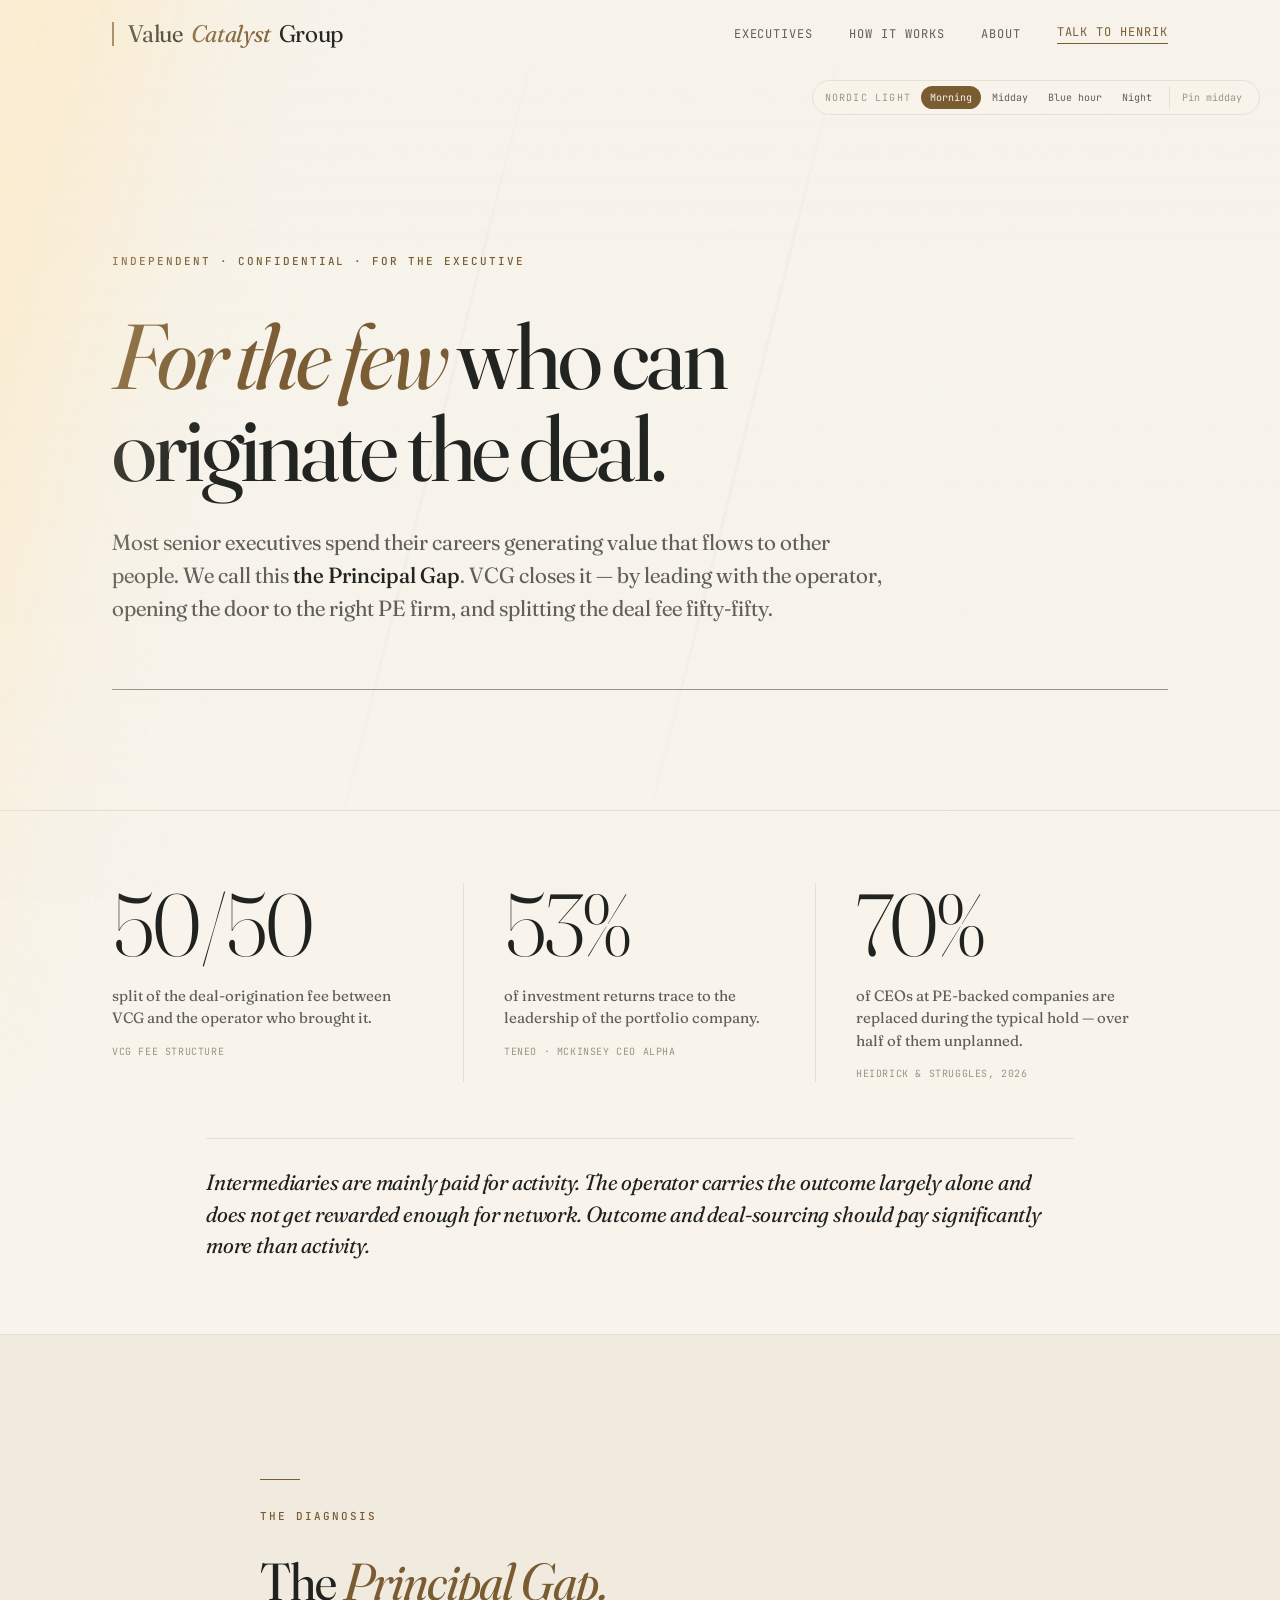
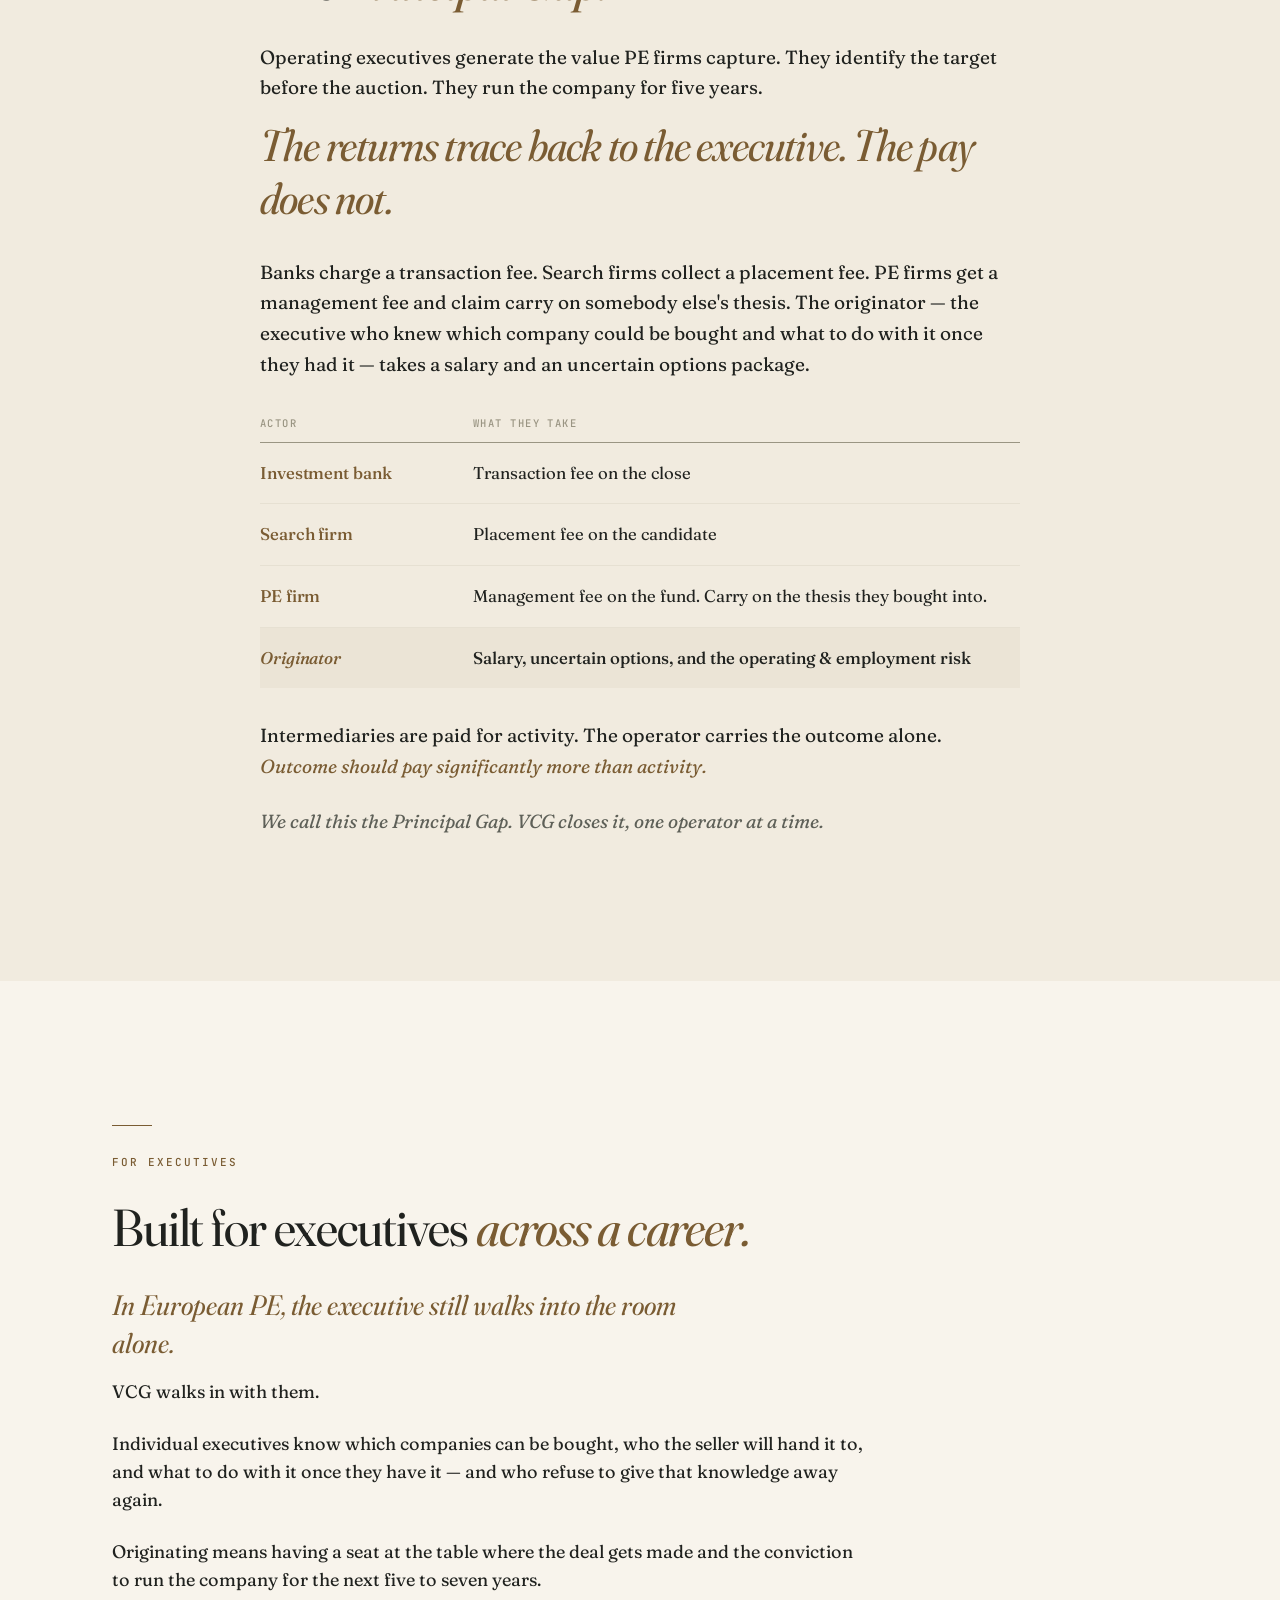
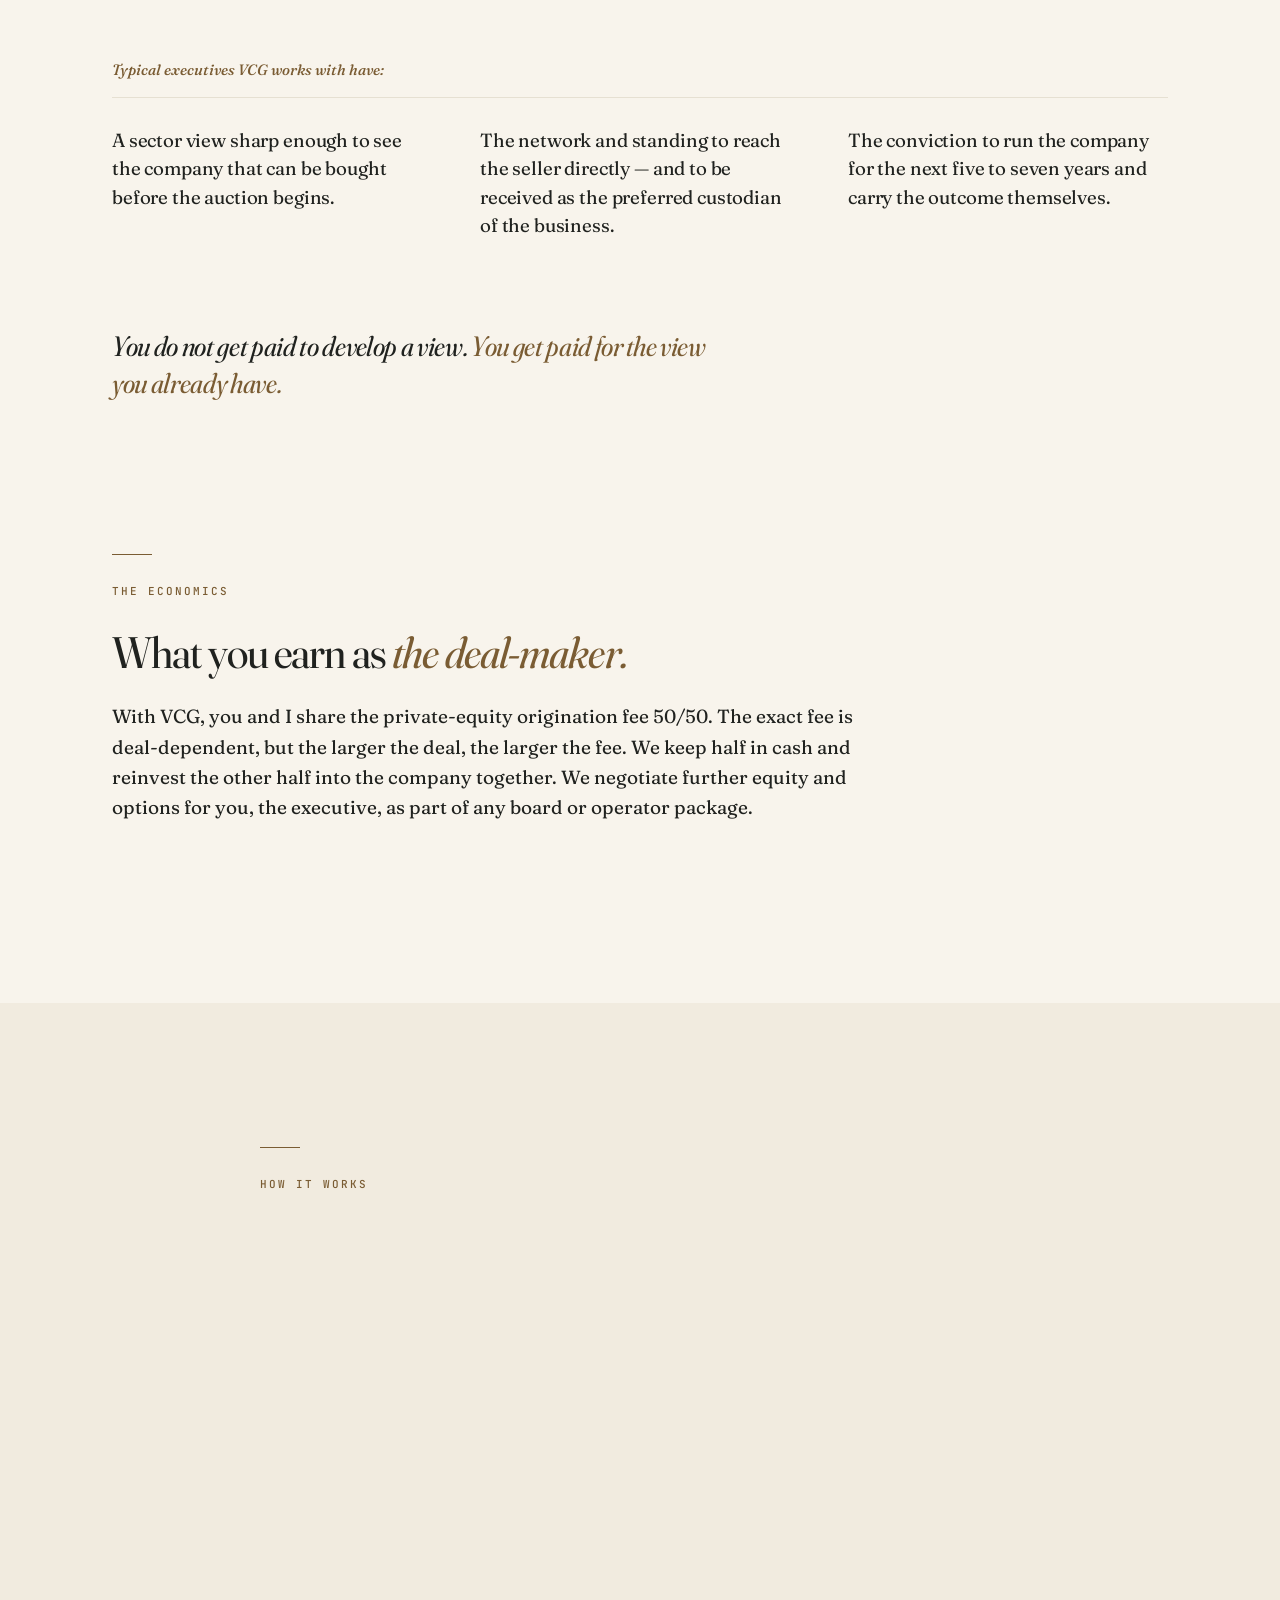
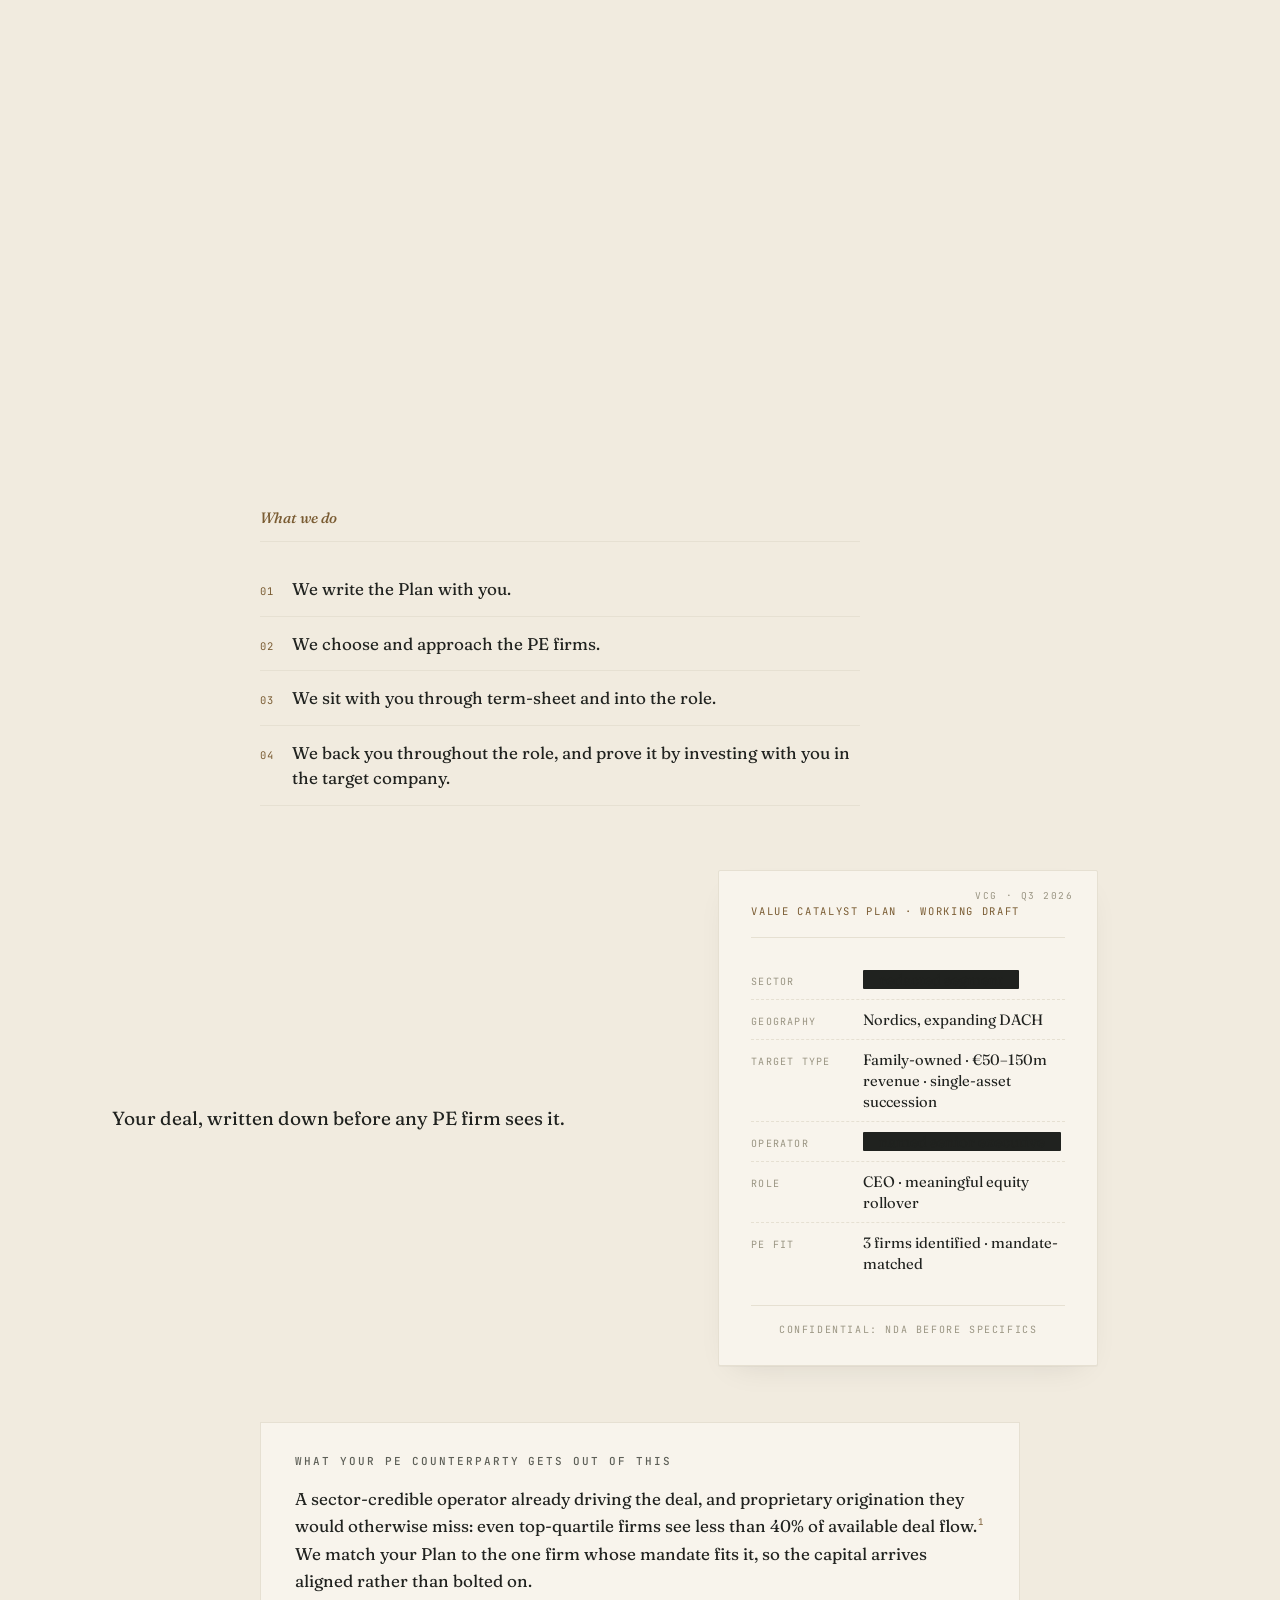
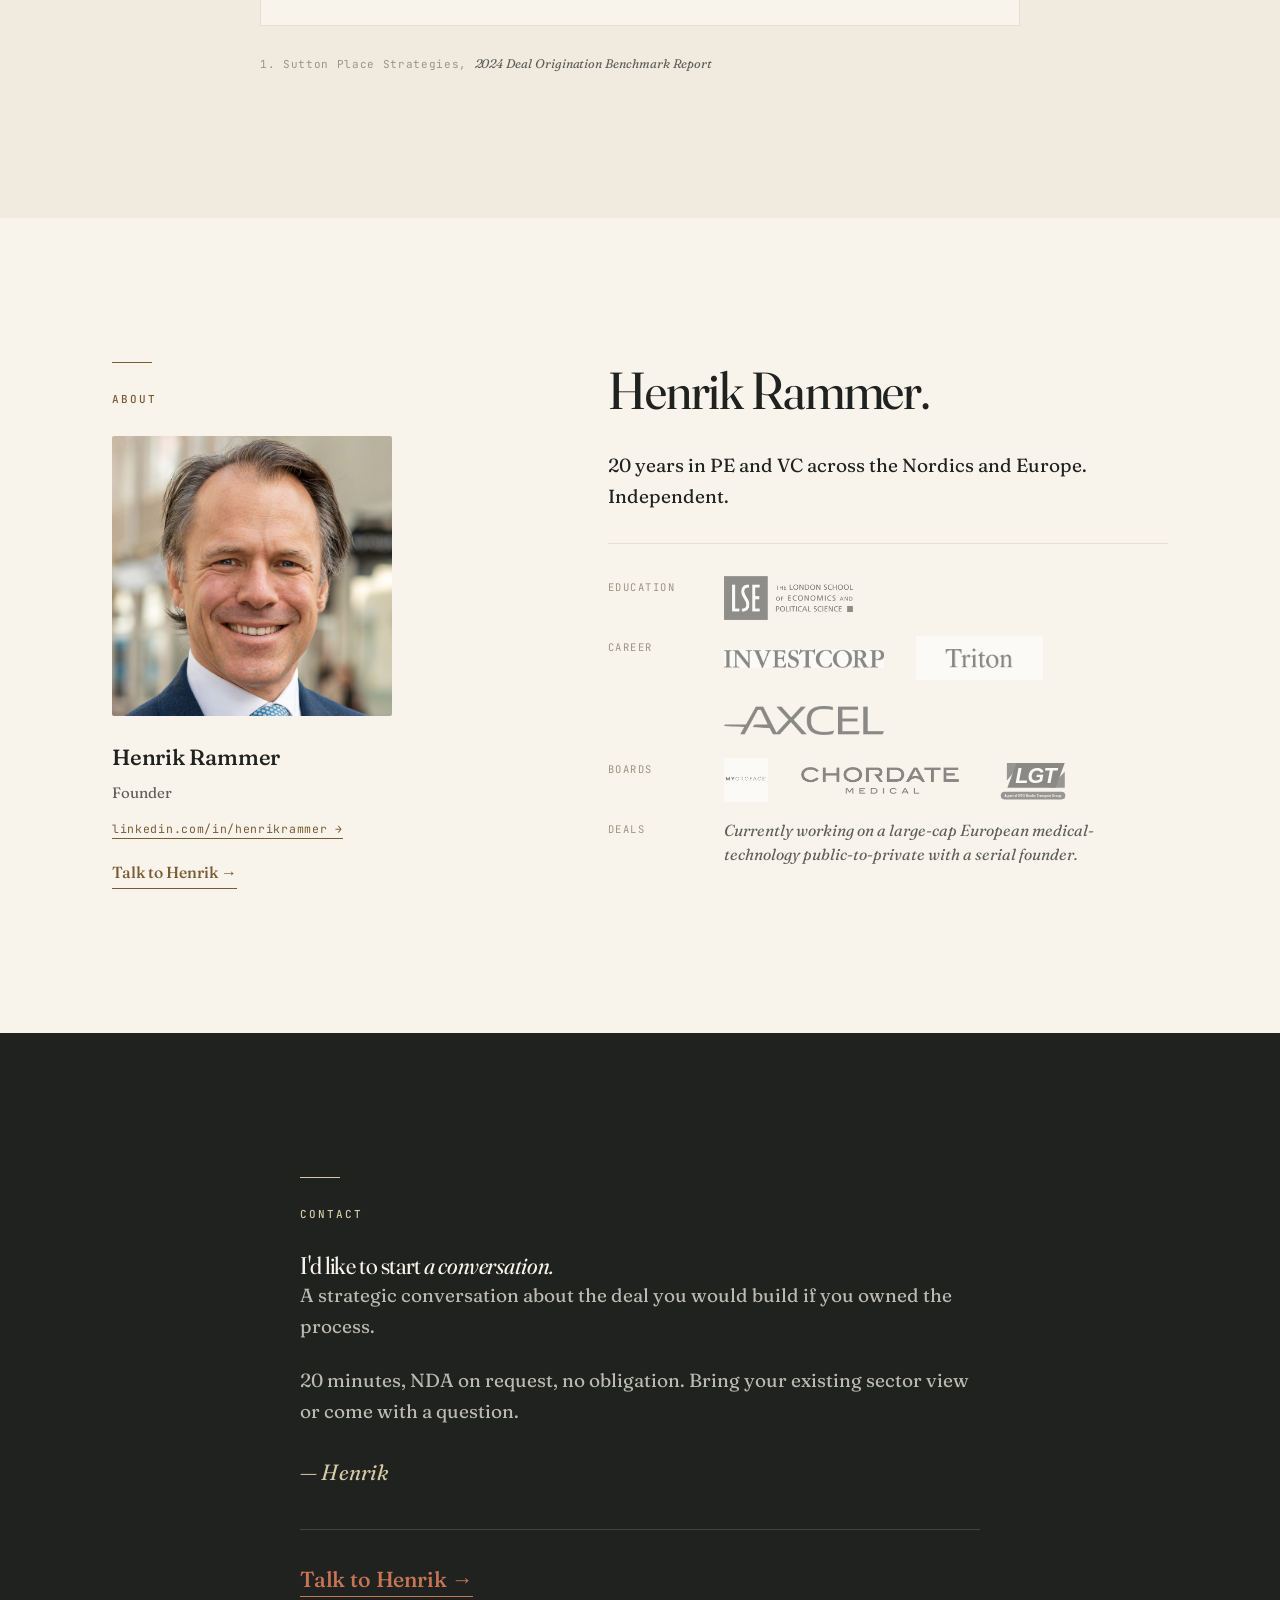
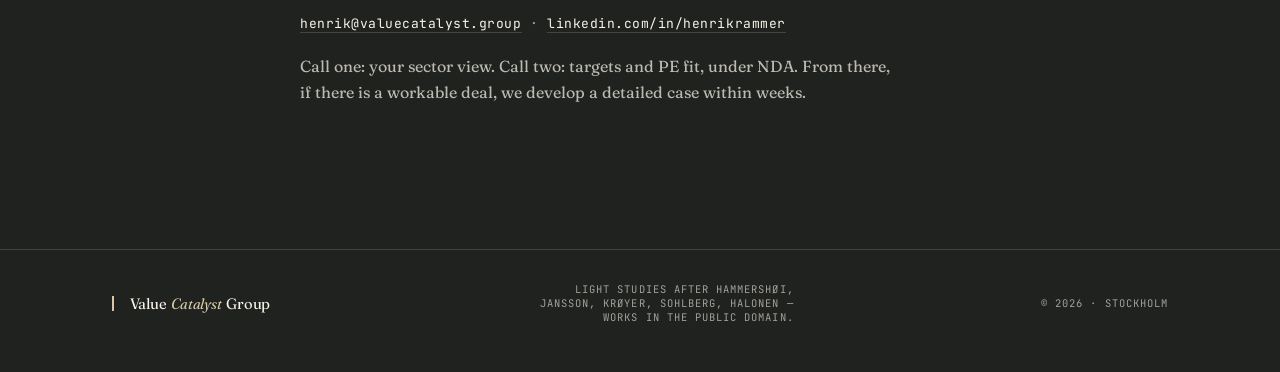
==== preview/masters/index.html @ 89d410d8 "Add Nordic light preview variants (still, light-film, masters) Daylight-keyed palette engine (4 stat" ====
<!DOCTYPE html>
<html lang="en" data-nl="midday" data-nl-variant="masters" data-nl-media="/preview/media/masters">
<head>
  <meta charset="UTF-8">
  <meta name="viewport" content="width=device-width, initial-scale=1.0">
  <title>VCG &mdash; Nordic light preview &middot; Masters</title>
  <meta name="description" content="Most senior executives spend their careers generating value that flows to other people. We call this the Principal Gap. VCG closes it: we lead with the operator, open the door to the right PE firm, and split the deal fee fifty-fifty.">
  <meta name="robots" content="noindex, nofollow">
  <link rel="icon" type="image/svg+xml" href="/favicon.svg">
  <meta property="og:title" content="Value Catalyst Group — For the few who can originate the deal">
  <meta property="og:description" content="Most senior executives spend their careers generating value that flows to other people. We call this the Principal Gap. VCG closes it: we lead with the operator, open the door to the right PE firm, and split the deal fee fifty-fifty.">
  <meta property="og:image" content="https://valuecatalyst.group/og-image.png">
  <meta property="og:image:width" content="1200">
  <meta property="og:image:height" content="630">
  <meta property="og:type" content="website">
  <meta property="og:url" content="https://valuecatalyst.group/">
  <link rel="apple-touch-icon" href="/favicon.svg">
  <link rel="preconnect" href="https://fonts.googleapis.com">
  <link rel="preconnect" href="https://fonts.gstatic.com" crossorigin>
  <link href="https://fonts.googleapis.com/css2?family=Fraunces:opsz,wght@9..144,300;9..144,400;9..144,500;9..144,600;9..144,700&family=JetBrains+Mono:wght@400;500&display=swap" rel="stylesheet">
  <style>
    *, *::before, *::after { box-sizing: border-box; margin: 0; padding: 0; }
    html { scroll-behavior: smooth; }
    body {
      font-family: 'Fraunces', Georgia, serif;
      font-variation-settings: "opsz" 14, "SOFT" 50;
      color: var(--ink);
      background: var(--paper);
      -webkit-font-smoothing: antialiased;
      -moz-osx-font-smoothing: grayscale;
      font-feature-settings: "ss01", "ss02", "lnum";
    }
    a { text-decoration: none; color: inherit; }
    img, svg { max-width: 100%; display: block; }

    :root {
      --paper: #F5F1EA;
      --paper-soft: #EFEAE1;
      --ink: #1A1612;
      --ink-soft: #5A534A;
      --ink-faint: #8A8278;
      --rule: #D9D2C3;
      --accent: #1E4A3A;
      --accent-deep: #143428;
      --accent-faint: #E8E3D3;
      --cta: #C97455;          /* Claude orange — reserved for primary CTA */
      --cta-deep: #A85C40;
      --max: 1120px;
      --max-narrow: 760px;
      --ease: cubic-bezier(0.16, 1, 0.3, 1);
    }

    ::selection { background: var(--accent); color: var(--paper); }

    .container { max-width: var(--max); margin: 0 auto; padding: 0 32px; }
    .narrow { max-width: var(--max-narrow); margin: 0 auto; padding: 0 32px; }

    .eyebrow {
      font-family: 'JetBrains Mono', ui-monospace, monospace;
      font-size: 11px;
      font-weight: 500;
      letter-spacing: 0.18em;
      text-transform: uppercase;
      color: var(--accent);
    }
    .eyebrow--ink { color: var(--ink-soft); }

    .rule {
      width: 40px;
      height: 1px;
      background: var(--accent);
      margin: 0 0 28px;
    }

    /* Typography base */
    h1, h2, h3, h4 {
      font-family: 'Fraunces', Georgia, serif;
      font-weight: 400;
      letter-spacing: -0.018em;
      color: var(--ink);
      font-variation-settings: "opsz" 144, "SOFT" 30;
    }
    p { font-size: 18px; line-height: 1.55; color: var(--ink); }

    /* ── Nav ── */
    .nav {
      position: fixed; top: 0; left: 0; right: 0; z-index: 50;
      background: var(--nl-nav);
      backdrop-filter: saturate(140%) blur(10px);
      -webkit-backdrop-filter: saturate(140%) blur(10px);
      border-bottom: 1px solid transparent;
      transition: border-color 240ms var(--ease), background 240ms var(--ease);
    }
    .nav.scrolled { border-bottom-color: var(--rule); }
    .nav__inner {
      max-width: var(--max); margin: 0 auto; padding: 0 32px;
      height: 68px; display: flex; align-items: center; justify-content: space-between;
    }
    /* ── VCG mark ──────────────────────────────────── */
    .vcg-mark {
      display: inline-flex; align-items: stretch; gap: 16px;
      font-family: 'Fraunces', Georgia, serif;
      color: var(--ink); text-decoration: none;
    }
    .vcg-mark__rule {
      width: 1.5px; background: var(--accent); flex-shrink: 0;
      align-self: stretch;
    }
    .vcg-mark__body {
      display: flex; flex-direction: column; justify-content: center;
    }
    .vcg-mark__word {
      font-size: 22px; line-height: 1; font-weight: 400;
      letter-spacing: -0.015em; word-spacing: 0.14em; white-space: nowrap;
      font-variation-settings: "opsz" 72, "SOFT" 20;
      color: var(--ink);
    }
    .vcg-mark__word em {
      font-style: italic; color: var(--accent); font-weight: 400;
      font-variation-settings: "opsz" 72, "SOFT" 30;
    }
    /* Nav: smaller */
    .vcg-mark--nav .vcg-mark__word { font-size: 24px; }
    .vcg-mark--nav { gap: 14px; }

    /* Hero / large display */
    .vcg-mark--hero .vcg-mark__word { font-size: 40px; }

    /* Reversed on forest — card backs, signage */
    .vcg-mark--reversed { color: var(--paper); }
    .vcg-mark--reversed .vcg-mark__word { color: var(--paper); }
    .vcg-mark--reversed .vcg-mark__word em { color: var(--nl-panel-accent); }
    .vcg-mark--reversed .vcg-mark__rule { background: var(--nl-panel-accent); }
    .nav__links { display: flex; gap: 36px; align-items: center; }
    .nav__link {
      font-family: 'JetBrains Mono', ui-monospace, monospace;
      font-size: 12px; letter-spacing: 0.08em; text-transform: uppercase;
      color: var(--ink-soft);
      transition: color 180ms var(--ease);
    }
    .nav__link:hover { color: var(--accent); }
    .nav__cta {
      font-family: 'JetBrains Mono', ui-monospace, monospace;
      font-size: 12px; letter-spacing: 0.08em; text-transform: uppercase;
      color: var(--cta); padding-bottom: 3px;
      border-bottom: 1px solid var(--cta);
      transition: color 180ms var(--ease), border-color 180ms var(--ease);
    }
    .nav__cta:hover { color: var(--cta-deep); border-color: var(--cta-deep); }

    .nav__toggle { display: none; background: none; border: none; cursor: pointer; padding: 8px; }
    .nav__toggle span { display: block; width: 22px; height: 1.5px; background: var(--ink); margin: 5px 0; transition: transform 200ms var(--ease); }

    /* ── Hero ── */
    .hero {
      padding: 184px 0 120px;
      position: relative;
    }
    .hero__eyebrow { margin-bottom: 40px; }
    .hero h1 {
      font-size: clamp(48px, 7.2vw, 92px);
      line-height: 1.0;
      letter-spacing: -0.034em;
      font-weight: 400;
      font-variation-settings: "opsz" 144, "SOFT" 10;
      max-width: 16ch;
      margin-bottom: 32px;
      color: var(--ink);
    }
    .hero h1 em {
      font-style: italic;
      font-weight: 400;
      color: var(--accent);
    }
    .hero__sub {
      font-size: 22px;
      line-height: 1.5;
      color: var(--ink-soft);
      max-width: 56ch;
      margin-bottom: 56px;
      font-weight: 400;
      font-variation-settings: "opsz" 72, "SOFT" 30;
    }
    .hero__sub strong {
      color: var(--ink);
      font-weight: 500;
    }
    .hero__entry {
      display: flex; flex-wrap: wrap; gap: 56px; align-items: baseline;
      padding-top: 28px;
      border-top: 1px solid var(--rule);
      max-width: 560px;
    }
    .entry {
      display: flex; flex-direction: column; gap: 6px;
    }
    .entry__label {
      font-family: 'JetBrains Mono', ui-monospace, monospace;
      font-size: 10.5px; letter-spacing: 0.14em; text-transform: uppercase;
      color: var(--ink-faint);
    }
    .entry__link {
      font-family: 'Fraunces', Georgia, serif;
      font-size: 18px; font-weight: 500;
      color: var(--ink);
      border-bottom: 1px solid var(--ink);
      padding-bottom: 2px;
      transition: color 180ms var(--ease), border-color 180ms var(--ease);
      font-variation-settings: "opsz" 36;
    }
    .entry__link:hover { color: var(--accent); border-color: var(--accent); }
    .entry__link .arr { display: inline-block; transition: transform 240ms var(--ease); margin-left: 4px; }
    .entry__link:hover .arr { transform: translateX(4px); }

    /* ── Three figures (stats) ── */
    .figures {
      border-top: 1px solid var(--rule);
      border-bottom: 1px solid var(--rule);
      padding: 72px 0;
    }
    .figures__grid {
      display: grid;
      grid-template-columns: repeat(3, 1fr);
      gap: 0;
    }
    .figure {
      padding: 0 40px;
      border-right: 1px solid var(--rule);
      position: relative;
    }
    .figure:first-child { padding-left: 0; }
    .figure:last-child { border-right: none; padding-right: 0; }
    .figure__number {
      font-family: 'Fraunces', Georgia, serif;
      font-size: clamp(54px, 7vw, 88px);
      font-weight: 300;
      line-height: 0.95;
      letter-spacing: -0.035em;
      color: var(--ink);
      font-variation-settings: "opsz" 144, "SOFT" 0;
      margin-bottom: 18px;
      font-feature-settings: "lnum", "ss01";
    }
    .figure__number em {
      font-style: italic;
      font-weight: 300;
      color: var(--accent);
    }
    .figure__desc {
      font-size: 15px;
      line-height: 1.5;
      color: var(--ink-soft);
      max-width: 28ch;
    }
    .figure__src {
      font-family: 'JetBrains Mono', ui-monospace, monospace;
      font-size: 10px;
      letter-spacing: 0.06em;
      color: var(--ink-faint);
      margin-top: 14px;
      text-transform: uppercase;
    }
    .figure__src a { color: var(--ink-faint); border-bottom: 1px solid transparent; transition: color 180ms var(--ease), border-color 180ms var(--ease); }
    .figure__src a:hover { color: var(--accent); border-bottom-color: var(--accent); }
    .figures__caption {
      margin-top: 56px;
      padding-top: 28px;
      border-top: 1px solid var(--rule);
      font-family: 'Fraunces', Georgia, serif;
      font-size: clamp(18px, 1.8vw, 22px);
      font-style: italic;
      font-weight: 400;
      line-height: 1.45;
      letter-spacing: -0.008em;
      color: var(--ink);
      text-align: left;
      max-width: 62ch;
      margin-left: auto;
      margin-right: auto;
      font-variation-settings: "opsz" 72, "SOFT" 30;
    }

    /* ── Section ── */
    .section { padding: 144px 0; position: relative; }
    .section--paper-soft { background: var(--paper-soft); }
    .section--ink { background: var(--ink); }
    .section--ink p, .section--ink h2, .section--ink h3 { color: var(--paper); }
    .section--ink p { color: var(--nl-panel-soft); }

    .section__lede {
      max-width: 70ch;
      margin-bottom: 56px;
    }
    .section h2.section__title {
      font-size: clamp(32px, 4.4vw, 52px);
      line-height: 1.08;
      letter-spacing: -0.022em;
      font-weight: 400;
      max-width: 22ch;
      margin-bottom: 32px;
      font-variation-settings: "opsz" 144, "SOFT" 20;
    }
    .section h2.section__title em { font-style: italic; color: var(--accent); font-weight: 400; }
    .section--ink h2.section__title em { color: var(--nl-panel-accent); }

    /* ── Proof band: relocated 53% with full citation ── */
    .proof-band {
      padding: 96px 0;
      background: var(--paper);
      border-bottom: 1px solid var(--rule);
      text-align: left;
    }
    .proof-band__number {
      font-family: 'Fraunces', Georgia, serif;
      font-size: clamp(96px, 14vw, 184px);
      font-weight: 300;
      line-height: 0.9;
      letter-spacing: -0.04em;
      color: var(--ink);
      font-variation-settings: "opsz" 144, "SOFT" 0;
      margin-bottom: 32px;
      font-feature-settings: "lnum", "ss01";
    }
    .proof-band__number em {
      font-style: italic;
      font-weight: 300;
      color: var(--accent);
    }
    .proof-band__claim {
      font-family: 'Fraunces', Georgia, serif;
      font-size: clamp(24px, 3.2vw, 38px);
      font-weight: 400;
      line-height: 1.25;
      letter-spacing: -0.018em;
      color: var(--ink);
      max-width: 28ch;
      margin-bottom: 28px;
      font-variation-settings: "opsz" 144, "SOFT" 30;
    }
    .proof-band__claim--editorial {
      font-size: clamp(28px, 3.8vw, 46px);
      max-width: 38ch;
      margin-bottom: 0;
      line-height: 1.22;
    }
    .proof-band__claim--editorial em {
      font-style: italic;
      color: var(--accent);
    }
    .proof-band__source {
      font-family: 'JetBrains Mono', ui-monospace, monospace;
      font-size: 11px;
      letter-spacing: 0.1em;
      text-transform: uppercase;
      color: var(--ink-faint);
      line-height: 1.7;
    }
    .proof-band__source em {
      font-family: 'Fraunces', Georgia, serif;
      font-style: italic;
      text-transform: none;
      letter-spacing: -0.005em;
      font-size: 13px;
      color: var(--ink-soft);
    }
    .proof-band__source a {
      color: var(--ink-faint);
      border-bottom: 1px solid transparent;
      transition: color 180ms var(--ease), border-color 180ms var(--ease);
    }
    .proof-band__source a:hover {
      color: var(--accent);
      border-bottom-color: var(--accent);
    }

    /* ── Audience sections ── */
    .audience {
      display: grid;
      grid-template-columns: 1fr 1.15fr;
      gap: 96px;
      align-items: start;
    }
    .audience__head .section__title { margin-bottom: 24px; }
    .audience__head p.audience__pitch {
      font-size: 19px;
      line-height: 1.6;
      color: var(--ink-soft);
      max-width: 38ch;
    }
    .audience__body p {
      font-size: 18px;
      line-height: 1.62;
      color: var(--ink);
      margin-bottom: 26px;
    }
    .audience__body p.audience__note {
      color: var(--ink-soft);
    }
    .audience__list {
      list-style: none;
      margin: 28px 0 32px;
      padding-top: 20px;
      border-top: 1px solid var(--rule);
    }
    .audience__list li {
      font-size: 17px;
      line-height: 1.5;
      color: var(--ink);
      padding: 14px 0;
      border-bottom: 1px solid var(--rule);
      display: grid;
      grid-template-columns: 32px 1fr;
      align-items: baseline;
    }
    .audience__list li::before {
      content: counter(li, decimal-leading-zero);
      font-family: 'JetBrains Mono', ui-monospace, monospace;
      font-size: 10.5px;
      letter-spacing: 0.1em;
      color: var(--accent);
      counter-increment: li;
    }
    .audience__list { counter-reset: li; }

    .audience__subhead {
      font-family: 'Fraunces', Georgia, serif;
      font-size: 15px;
      font-weight: 500;
      font-style: italic;
      color: var(--accent);
      margin: 20px 0 10px;
      font-variation-settings: "opsz" 36;
    }

    .terms {
      margin-top: 40px;
      padding: 28px 32px;
      background: var(--accent-faint);
      border-left: 2px solid var(--accent);
    }
    .terms__label {
      font-family: 'JetBrains Mono', ui-monospace, monospace;
      font-size: 10.5px;
      letter-spacing: 0.14em;
      text-transform: uppercase;
      color: var(--accent);
      margin-bottom: 10px;
    }
    .terms p {
      font-size: 15.5px;
      line-height: 1.6;
      color: var(--ink);
      margin: 0;
    }

    /* ── Pull quote ── */
    .pullquote {
      margin: 40px 0;
      padding: 32px 0 32px 32px;
      border-left: 2px solid var(--accent);
      max-width: 60ch;
    }
    .pullquote p {
      font-family: 'Fraunces', Georgia, serif;
      font-size: 28px;
      line-height: 1.32;
      letter-spacing: -0.012em;
      font-style: italic;
      color: var(--ink);
      font-variation-settings: "opsz" 144, "SOFT" 30;
    }
    .pullquote p em { font-style: italic; color: var(--accent); }
    .section--paper-soft .pullquote { border-left-color: var(--accent); }

    /* ── Pillars (Access / Alignment / Execution) ── */
    .pillars {
      display: grid;
      grid-template-columns: repeat(3, 1fr);
      gap: 40px;
      margin-top: 8px;
    }
    .pillar {
      border-top: 1px solid var(--rule);
      padding-top: 24px;
    }
    .pillar__name {
      font-family: 'Fraunces', Georgia, serif;
      font-size: 22px;
      font-weight: 500;
      letter-spacing: -0.012em;
      color: var(--accent);
      margin-bottom: 14px;
      font-variation-settings: "opsz" 72, "SOFT" 20;
    }
    .pillar__text {
      font-size: 16.5px;
      line-height: 1.6;
      color: var(--ink);
    }
    .pillar__cite {
      font-family: 'JetBrains Mono', ui-monospace, monospace;
      font-size: 9px;
      vertical-align: super;
      line-height: 0;
      margin-left: 1px;
    }
    .pillar__cite a {
      color: var(--accent);
      border-bottom: none;
      transition: color 180ms var(--ease);
    }
    .pillar__cite a:hover { color: var(--ink); }
    .pillars__footnote {
      margin-top: 28px;
      font-family: 'JetBrains Mono', ui-monospace, monospace;
      font-size: 11px;
      letter-spacing: 0.06em;
      color: var(--ink-faint);
      line-height: 1.6;
    }
    .pillars__footnote em {
      font-family: 'Fraunces', Georgia, serif;
      font-style: italic;
      letter-spacing: -0.005em;
      font-size: 12.5px;
      color: var(--ink-soft);
    }
    .pillars__footnote a {
      color: var(--ink-faint);
      border-bottom: 1px solid transparent;
      transition: color 180ms var(--ease), border-color 180ms var(--ease);
    }
    .pillars__footnote a:hover {
      color: var(--accent);
      border-bottom-color: var(--accent);
    }

    /* ── About ── */
    .about__grid {
      display: grid;
      grid-template-columns: 1fr 1.4fr;
      gap: 96px;
      align-items: start;
    }
    .about__meta {
      position: sticky;
      top: 100px;
    }
    .about__meta .eyebrow { margin-bottom: 16px; }
    .about__name {
      font-family: 'Fraunces', Georgia, serif;
      font-size: 22px;
      font-weight: 500;
      letter-spacing: -0.01em;
      color: var(--ink);
      margin-bottom: 8px;
    }
    .about__role {
      font-size: 15px;
      color: var(--ink-soft);
      line-height: 1.5;
    }
    .about__linkedin {
      margin-top: 16px;
      font-family: 'JetBrains Mono', ui-monospace, monospace;
      font-size: 11.5px;
      letter-spacing: 0.06em;
    }
    .about__linkedin a {
      color: var(--accent);
      border-bottom: 1px solid var(--accent);
      padding-bottom: 2px;
      transition: opacity 180ms var(--ease);
    }
    .about__linkedin a:hover { opacity: 0.7; }
    .about__body p {
      font-size: 19px;
      line-height: 1.62;
      color: var(--ink);
      margin-bottom: 24px;
    }
    .about__body p:first-child {
      font-size: 22px;
      line-height: 1.45;
      color: var(--ink);
      margin-bottom: 32px;
      font-variation-settings: "opsz" 72, "SOFT" 30;
    }
    .about__body p:first-child em {
      font-style: italic;
      color: var(--accent);
    }

    /* ── Contact ── */
    .contact__inner {
      max-width: 68ch;
      margin: 0 auto;
      text-align: left;
    }
    .contact h2 {
      font-size: clamp(48px, 6.8vw, 88px);
      line-height: 1.0;
      letter-spacing: -0.03em;
      color: var(--paper);
      margin-bottom: 48px;
      font-weight: 400;
      font-variation-settings: "opsz" 144, "SOFT" 10;
      max-width: 18ch;
    }
    .contact h2 em { font-style: italic; color: var(--nl-panel-accent); }
    .contact__para {
      font-size: 19px;
      line-height: 1.62;
      color: var(--nl-panel-soft);
      margin-bottom: 24px;
      max-width: 64ch;
    }
    .contact__email-wrap {
      margin-top: 48px;
      padding-top: 36px;
      border-top: 1px solid var(--nl-panel-rule);
    }
    .contact__email {
      font-family: 'Fraunces', Georgia, serif;
      font-size: clamp(14px, 1.7vw, 22px);
      font-weight: 500;
      color: var(--cta);
      border-bottom: 1px solid var(--cta);
      padding-bottom: 3px;
      font-variation-settings: "opsz" 36, "SOFT" 20;
      transition: opacity 200ms var(--ease);
      letter-spacing: -0.008em;
    }
    .contact__email:hover { opacity: 0.78; }
    .contact__email-sub {
      display: block;
      margin-top: 18px;
      font-family: 'JetBrains Mono', ui-monospace, monospace;
      font-size: 13px;
      letter-spacing: 0.04em;
      color: var(--nl-panel-faint);
    }
    .contact__email-sub a { color: var(--nl-panel-ink); border-bottom: 1px solid var(--nl-panel-rule); }
    .contact__email-sub a:hover { color: var(--paper); }
    .contact__meta {
      font-family: 'JetBrains Mono', ui-monospace, monospace;
      font-size: 11px;
      letter-spacing: 0.14em;
      text-transform: uppercase;
      color: var(--nl-panel-faint);
      margin-top: 18px;
    }

    /* ── Footer ── */
    .footer {
      background: var(--ink);
      padding: 32px 0 48px;
      border-top: 1px solid var(--nl-panel-rule);
    }
    .footer__inner {
      max-width: var(--max);
      margin: 0 auto;
      padding: 0 32px;
      display: flex;
      justify-content: space-between;
      align-items: center;
      gap: 24px;
      flex-wrap: wrap;
    }
    .footer__brand {
      display: flex; align-items: center; gap: 10px;
    }
    .footer__brand svg { width: 22px; }
    .footer__brand span {
      font-family: 'Fraunces', Georgia, serif;
      font-size: 15px;
      color: var(--paper);
      font-variation-settings: "opsz" 36;
    }
    .footer__copy {
      font-family: 'JetBrains Mono', ui-monospace, monospace;
      font-size: 10.5px;
      letter-spacing: 0.1em;
      text-transform: uppercase;
      color: var(--nl-panel-faint);
    }

    /* ── Credibility logo strip ── */
    .credibility {
      padding: 56px 0;
      border-top: 1px solid var(--rule);
      border-bottom: 1px solid var(--rule);
      background: var(--paper);
    }
    .credibility__head {
      display: flex; align-items: baseline; justify-content: space-between;
      gap: 24px; margin-bottom: 28px; flex-wrap: wrap;
    }
    .credibility__note {
      font-family: 'Fraunces', Georgia, serif;
      font-size: 15px; font-style: italic; color: var(--ink-soft);
      max-width: 36ch;
    }
    .credibility__logos {
      display: flex; flex-wrap: wrap; gap: 20px; align-items: center;
    }
    .credibility__logo {
      display: inline-flex; align-items: center;
    }
    .credibility__logo img {
      width: auto;
      opacity: 0.45;
      transition: opacity 240ms var(--ease);
    }
    .credibility__logo:hover img { opacity: 0.85; }
    /* Per-logo height tuning so the actual letterforms read at a similar x-height (~22-26px) across the row */
    .credibility__logo--lse img        { max-height: 40px; }
    .credibility__logo--investcorp     { min-width: 160px; justify-content: center; }
    .credibility__logo--investcorp img { max-height: 18px; }
    .credibility__logo--triton img     { max-height: 44px; mix-blend-mode: multiply; }
    .credibility__logo--axcel img      { max-height: 26px; mix-blend-mode: multiply; }
    .credibility__logo--chordate img   { max-height: 30px; }
    /* Myoroface source is 1:1 with deep whitespace padding — crop the canvas to lift the wordmark to row height */
    .credibility__logo--myoroface {
      height: 28px; width: 144px; overflow: hidden;
      justify-content: center;
    }
    .credibility__logo--myoroface img { height: 144px; max-height: none; mix-blend-mode: multiply; }
    .credibility__logo--text {
      font-family: 'Fraunces', Georgia, serif;
      font-size: 18px; font-weight: 500; letter-spacing: -0.005em;
      color: var(--ink-soft); font-variation-settings: "opsz" 36;
    }

    /* ── Alignment diagram (who's on your side) ── */
    .alignments { padding: 144px 0; background: var(--paper-soft); }
    .alignments__head { max-width: var(--max-narrow); margin: 0 auto 48px; padding: 0 32px; }
    .alignments__title {
      font-family: 'Fraunces', Georgia, serif;
      font-size: clamp(28px, 3.4vw, 44px);
      line-height: 1.12;
      letter-spacing: -0.02em;
      font-weight: 400;
      max-width: 26ch;
      margin-top: 18px;
      font-variation-settings: "opsz" 144, "SOFT" 20;
    }
    .alignments__title em { font-style: italic; color: var(--accent); }
    .alignments__grid {
      max-width: var(--max); margin: 0 auto; padding: 0 32px;
    }
    .align-row {
      display: grid;
      grid-template-columns: 220px 1fr 220px;
      gap: 32px;
      padding: 22px 0;
      border-bottom: 1px solid var(--rule);
      align-items: center;
    }
    .align-row:first-child {
      border-top: 1px solid var(--rule);
    }
    .align-row--head {
      padding: 12px 0;
      border-bottom-color: var(--ink-faint);
    }
    .align-head {
      font-family: 'JetBrains Mono', ui-monospace, monospace;
      font-size: 10.5px; letter-spacing: 0.16em; text-transform: uppercase;
      color: var(--ink-faint);
    }
    .align-head--right { justify-self: end; }
    .align-actor {
      font-family: 'Fraunces', Georgia, serif;
      font-size: 19px; font-weight: 500;
      color: var(--ink); letter-spacing: -0.01em;
      font-variation-settings: "opsz" 36;
    }
    .align-motive {
      font-size: 16.5px; line-height: 1.5;
      color: var(--ink-soft); font-style: italic;
    }
    .align-side {
      font-family: 'JetBrains Mono', ui-monospace, monospace;
      font-size: 12px; letter-spacing: 0.1em; text-transform: uppercase;
      color: var(--ink-faint); justify-self: end; text-align: right;
    }
    .align-side .arr { display: inline-block; margin-right: 6px; }
    .align-row--vcg {
      background: linear-gradient(90deg, transparent, rgba(30,74,58,0.08));
      border-bottom-color: var(--accent);
    }
    .align-row--vcg .align-actor { color: var(--accent); }
    .align-row--vcg .align-side {
      color: var(--accent); font-weight: 500; font-size: 13px;
    }

    /* ── Who-this-is-for block (3 required things) ── */
    .who-this {
      border-top: 1px solid var(--rule);
      margin-top: 0;
    }
    .who-this__row {
      display: grid;
      grid-template-columns: 160px 1fr;
      gap: 24px;
      padding: 18px 0;
      border-bottom: 1px solid var(--rule);
      align-items: baseline;
    }
    .who-this__name {
      font-family: 'Fraunces', Georgia, serif;
      font-size: 19px;
      font-weight: 500;
      color: var(--accent);
      letter-spacing: -0.01em;
      font-variation-settings: "opsz" 36, "SOFT" 20;
    }
    .who-this__desc {
      font-size: 16.5px;
      line-height: 1.5;
      color: var(--ink);
    }

    /* 3-column variant for full-width row of "things they have" */
    .who-this--cols {
      display: grid;
      grid-template-columns: repeat(3, 1fr);
      gap: 48px;
      border-top: 1px solid var(--rule);
      padding-top: 28px;
    }
    .who-this__col {
      display: flex;
      flex-direction: column;
    }
    .who-this__col-text {
      font-family: 'Fraunces', Georgia, serif;
      font-size: 19px;
      line-height: 1.5;
      color: var(--ink);
      letter-spacing: -0.008em;
      font-variation-settings: "opsz" 36, "SOFT" 20;
      max-width: 32ch;
    }

    /* ── Fairness table (what they take) ── */
    .fairness-table, .split-table, .role-table {
      width: 100%;
      border-collapse: collapse;
      margin-top: 8px;
    }
    .fairness-table th, .split-table th {
      font-family: 'JetBrains Mono', ui-monospace, monospace;
      font-size: 10.5px;
      letter-spacing: 0.14em;
      text-transform: uppercase;
      color: var(--ink-faint);
      text-align: left;
      padding: 12px 16px 12px 0;
      border-bottom: 1px solid var(--ink-faint);
      font-weight: 500;
    }
    .fairness-table td, .split-table td, .role-table td {
      font-family: 'Fraunces', Georgia, serif;
      font-size: 17px;
      line-height: 1.45;
      color: var(--ink);
      padding: 18px 16px 18px 0;
      border-bottom: 1px solid var(--rule);
      vertical-align: top;
      font-variation-settings: "opsz" 36;
    }
    .fairness-table td:first-child, .split-table td:first-child, .role-table td:first-child {
      font-weight: 500;
      color: var(--accent);
      width: 28%;
      letter-spacing: -0.005em;
    }
    .split-table td:first-child {
      width: 32%;
    }
    .role-table td:first-child {
      width: 38%;
    }
    .role-table tr:last-child td {
      border-bottom: none;
    }
    .fairness-table tr:last-child td, .split-table tr:last-child td {
      border-bottom: none;
    }
    /* Highlight the originator row — accent treatment in line with em throughout the page */
    .fairness-table tr.fairness-table__originator td {
      background: rgba(30, 74, 58, 0.04);
      color: var(--ink);
      font-weight: 500;
    }
    .fairness-table tr.fairness-table__originator td:first-child {
      color: var(--accent);
      font-style: italic;
      font-weight: 500;
    }

    /* ── Bring grid (what we bring / what you bring) ── */
    .bring-grid {
      display: grid;
      grid-template-columns: 1fr 1fr;
      gap: 64px;
      margin-top: 16px;
    }

    /* ── Sample thesis card ── */
    .thesis-card {
      background: var(--paper);
      border: 1px solid var(--rule);
      border-radius: 2px;
      padding: 32px 32px 28px;
      max-width: 380px;
      box-shadow: 0 1px 0 rgba(26,22,18,0.03), 0 12px 32px -16px rgba(26,22,18,0.12);
      position: relative;
    }
    .thesis-card__corner {
      position: absolute; top: 18px; right: 24px;
      font-family: 'JetBrains Mono', ui-monospace, monospace;
      font-size: 9.5px; letter-spacing: 0.16em; text-transform: uppercase;
      color: var(--ink-faint);
    }
    .thesis-card__head {
      font-family: 'JetBrains Mono', ui-monospace, monospace;
      font-size: 10.5px; letter-spacing: 0.16em; text-transform: uppercase;
      color: var(--accent); margin-bottom: 22px;
      padding-bottom: 18px; border-bottom: 1px solid var(--rule);
    }
    .thesis-card__row {
      display: grid; grid-template-columns: 96px 1fr; gap: 16px;
      padding: 9px 0; align-items: baseline;
      border-bottom: 1px dashed var(--rule);
    }
    .thesis-card__row:last-of-type { border-bottom: none; }
    .thesis-card__label {
      font-family: 'JetBrains Mono', ui-monospace, monospace;
      font-size: 10px; letter-spacing: 0.12em; text-transform: uppercase;
      color: var(--ink-faint);
    }
    .thesis-card__value {
      font-family: 'Fraunces', Georgia, serif;
      font-size: 15px; line-height: 1.4; color: var(--ink);
      font-variation-settings: "opsz" 36;
    }
    .thesis-card__value .redact {
      background: var(--ink); color: var(--ink); border-radius: 1px;
      padding: 0 16px; user-select: none;
      font-variation-settings: "opsz" 12;
    }
    .thesis-card__foot {
      margin-top: 22px; padding-top: 16px;
      border-top: 1px solid var(--rule);
      text-align: center;
      font-family: 'JetBrains Mono', ui-monospace, monospace;
      font-size: 10px; letter-spacing: 0.16em; text-transform: uppercase;
      color: var(--ink-faint);
    }

    /* ── Deal-package card (PE-firm view) ── */
    .package {
      background: var(--paper);
      border: 1px solid var(--rule);
      border-radius: 2px;
      padding: 36px 36px 28px;
      max-width: 560px;
      box-shadow: 0 1px 0 rgba(26,22,18,0.03), 0 16px 36px -18px rgba(26,22,18,0.14);
      position: relative;
    }
    .package__head {
      font-family: 'JetBrains Mono', ui-monospace, monospace;
      font-size: 10.5px; letter-spacing: 0.16em; text-transform: uppercase;
      color: var(--accent); margin-bottom: 20px;
      padding-bottom: 16px; border-bottom: 1px solid var(--rule);
      display: flex; justify-content: space-between; align-items: baseline;
    }
    .package__head span:last-child { color: var(--ink-faint); font-weight: 500; }
    .package__row {
      display: grid; grid-template-columns: 110px 1fr 28px; gap: 18px;
      padding: 13px 0; align-items: baseline;
      border-bottom: 1px dashed var(--rule);
    }
    .package__row:last-of-type { border-bottom: none; }
    .package__label {
      font-family: 'JetBrains Mono', ui-monospace, monospace;
      font-size: 10px; letter-spacing: 0.12em; text-transform: uppercase;
      color: var(--ink-faint);
    }
    .package__value {
      font-family: 'Fraunces', Georgia, serif;
      font-size: 16px; line-height: 1.4; color: var(--ink);
      font-variation-settings: "opsz" 36;
    }
    .package__check {
      color: var(--accent); font-size: 16px; text-align: center;
    }
    .package__foot {
      margin-top: 24px; padding-top: 18px;
      border-top: 1px solid var(--rule);
      font-family: 'Fraunces', Georgia, serif;
      font-size: 17px; font-style: italic; color: var(--accent);
      text-align: right;
      font-variation-settings: "opsz" 72, "SOFT" 20;
    }

    /* ── About credentials block ── */
    .creds {
      margin-top: 32px;
      padding-top: 24px;
      border-top: 1px solid var(--rule);
    }
    .creds__row {
      display: grid; grid-template-columns: 100px 1fr; gap: 16px;
      padding: 8px 0;
    }
    .creds__label {
      font-family: 'JetBrains Mono', ui-monospace, monospace;
      font-size: 10.5px; letter-spacing: 0.14em; text-transform: uppercase;
      color: var(--ink-faint); padding-top: 4px;
    }
    .creds__value {
      font-family: 'Fraunces', Georgia, serif;
      font-size: 16px; line-height: 1.5; color: var(--ink);
      font-variation-settings: "opsz" 36;
      display: flex; flex-wrap: wrap; align-items: center; gap: 18px 32px;
    }
    .creds__logo-link {
      display: inline-flex; align-items: center; justify-content: center;
      height: 44px;
      transition: opacity 180ms var(--ease), transform 180ms var(--ease);
    }
    .creds__logo-link img {
      max-height: 44px;
      max-width: 160px;
      width: auto;
      object-fit: contain;
      filter: grayscale(1) opacity(0.55);
      transition: filter 180ms var(--ease);
    }
    .creds__logo-link:hover img,
    .creds__logo-link:focus-visible img {
      filter: grayscale(0) opacity(1);
    }
    @media (max-width: 640px) {
      .creds__logo-link img { max-height: 36px; max-width: 130px; }
    }

    /* ── Primary CTA — orange, sparing use ── */
    .cta-primary {
      display: inline-flex; align-items: baseline; gap: 8px;
      font-family: 'Fraunces', Georgia, serif;
      font-size: 19px;
      font-weight: 500;
      color: var(--cta);
      border-bottom: 1.5px solid var(--cta);
      padding-bottom: 3px;
      transition: color 180ms var(--ease), border-color 180ms var(--ease);
      font-variation-settings: "opsz" 36;
    }
    .cta-primary:hover { color: var(--cta-deep); border-color: var(--cta-deep); }
    .cta-primary .arr { display: inline-block; transition: transform 240ms var(--ease); }
    .cta-primary:hover .arr { transform: translateX(4px); }

    .entry__label--cta { color: var(--cta); }

    /* ── Henrik portrait block ── */
    .portrait {
      margin-bottom: 24px;
    }
    .portrait img {
      width: 100%;
      max-width: 280px;
      aspect-ratio: 1 / 1;
      object-fit: cover;
      object-position: center 20%;
      border-radius: 2px;
      filter: saturate(0.92) contrast(1.02);
      display: block;
    }
    .portrait__bio {
      font-size: 14.5px;
      line-height: 1.55;
      color: var(--ink-soft);
      margin-top: 14px;
      max-width: 280px;
      font-style: italic;
      font-variation-settings: "opsz" 36, "SOFT" 30;
    }

    /* ── Eyebrow line under section dividers ── */
    .section-arc-rule {
      width: 40px; height: 1px; background: var(--accent);
      margin: 0 0 28px;
    }

    /* ── Block headings inside For Executives section ── */
    .block-heading {
      font-family: 'Fraunces', Georgia, serif;
      font-size: clamp(28px, 3.6vw, 44px);
      font-weight: 400;
      line-height: 1.12;
      letter-spacing: -0.02em;
      color: var(--ink);
      margin-bottom: 24px;
      font-variation-settings: "opsz" 144, "SOFT" 20;
    }
    .block-heading em { font-style: italic; color: var(--accent); }
    .block-lede {
      font-size: 19px;
      line-height: 1.6;
      color: var(--ink);
      max-width: 60ch;
      margin-bottom: 36px;
    }
    .block-lede--soft { color: var(--ink-soft); }
    .block-finisher {
      font-family: 'Fraunces', Georgia, serif;
      font-size: 22px;
      font-style: italic;
      color: var(--ink);
      line-height: 1.4;
      max-width: 50ch;
      margin-top: 32px;
      font-variation-settings: "opsz" 72, "SOFT" 20;
    }
    .block-finisher em { color: var(--accent); }

    /* ── Animations ── */
    @media (prefers-reduced-motion: no-preference) {
      .reveal {
        opacity: 0;
        transform: translateY(8px);
        transition: opacity 360ms var(--ease), transform 360ms var(--ease);
      }
      .reveal.in {
        opacity: 1;
        transform: translateY(0);
      }
      .reveal.d1 { transition-delay: 40ms; }
      .reveal.d2 { transition-delay: 80ms; }
      .reveal.d3 { transition-delay: 120ms; }
      .reveal.d4 { transition-delay: 160ms; }
    }

    /* ── Focus ── */
    a:focus-visible, button:focus-visible {
      outline: 2px solid var(--accent);
      outline-offset: 3px;
      border-radius: 2px;
    }

    /* ── Responsive ── */
    @media (max-width: 900px) {
      .hero { padding: 152px 0 96px; }
      .audience { grid-template-columns: 1fr; gap: 48px; }
      .about__grid { grid-template-columns: 1fr; gap: 40px; }
      .about__meta { position: static; }
      .figures__grid { grid-template-columns: 1fr; }
      .figure { padding: 32px 0; border-right: none; border-bottom: 1px solid var(--rule); }
      .figure:first-child { padding-top: 0; }
      .figure:last-child { border-bottom: none; padding-bottom: 0; }
      .pillars { grid-template-columns: 1fr; gap: 24px; }
      .pullquote { padding-left: 20px; }
      .pullquote p { font-size: 24px; }
      .align-row { grid-template-columns: 1fr; gap: 6px; padding: 18px 0; }
      .align-row--head { display: none; }
      .align-side { justify-self: start; text-align: left; }
      .credibility__logos { gap: 36px; }
      .credibility__logo--lse img        { max-height: 34px; }
      .credibility__logo--investcorp img { max-height: 18px; }
      .credibility__logo--triton img     { max-height: 46px; }
      .credibility__logo--axcel img      { max-height: 24px; }
      .credibility__logo--chordate img   { max-height: 28px; }
      .credibility__logo--myoroface { height: 28px; width: 130px; }
      .credibility__logo--myoroface img { height: 130px; }
      .bring-grid { grid-template-columns: 1fr; gap: 32px; }
      .who-this__row { grid-template-columns: 1fr; gap: 4px; padding: 14px 0; }
      .who-this__name { font-size: 17px; }
      .who-this--cols { grid-template-columns: 1fr; gap: 28px; padding-top: 20px; }
      .who-this__col-text { font-size: 17px; max-width: 56ch; }
      .thesis-block { grid-template-columns: 1fr !important; gap: 40px !important; }
      .package-block { grid-template-columns: 1fr !important; gap: 40px !important; }

      /* Mobile economics: collapse fairness table to a flat list, keep split table */
      .fairness-table thead { display: none; }
      .fairness-table tr { display: grid; grid-template-columns: 1fr; padding: 12px 0; border-bottom: 1px solid var(--rule); }
      .fairness-table tr:last-child { border-bottom: none; }
      .fairness-table td { border-bottom: none; padding: 4px 0; font-size: 16px; }
      .fairness-table td:first-child {
        font-family: 'JetBrains Mono', ui-monospace, monospace;
        font-size: 10.5px; letter-spacing: 0.14em; text-transform: uppercase;
        color: var(--ink-faint); font-style: normal;
      }
      .fairness-table tr.fairness-table__originator td {
        background: rgba(30, 74, 58, 0.04);
      }
      .fairness-table tr.fairness-table__originator td:first-child {
        color: var(--accent);
      }

      /* Split table: stack each row */
      .split-table thead { display: none; }
      .split-table tr {
        display: block;
        padding: 16px 0;
        border-bottom: 1px solid var(--rule);
      }
      .split-table tr:last-child { border-bottom: none; }
      .split-table td {
        display: block;
        border-bottom: none;
        padding: 4px 0;
        width: auto !important;
      }
      .split-table td:first-child {
        font-family: 'Fraunces', Georgia, serif;
        font-size: 18px;
        font-weight: 500;
        color: var(--accent);
        margin-bottom: 4px;
      }
      .split-table td:not(:first-child) {
        font-size: 15.5px;
        color: var(--ink-soft);
      }
    }
    @supports not (backdrop-filter: blur(10px)) {
      .nav { background: var(--paper); }
    }
    @media (max-width: 760px) {
      .nav__links { display: none; }
      .nav__links.open {
        display: flex; flex-direction: column;
        position: absolute; top: 68px; left: 0; right: 0;
        background: var(--paper);
        border-bottom: 1px solid var(--rule);
        padding: 24px 32px; gap: 20px;
        align-items: flex-start;
      }
      .nav__toggle { display: block; }
      .hero { padding: 128px 0 80px; }
      .section { padding: 88px 0; }
      .alignments { padding: 88px 0; }
      .proof-band { padding: 64px 0; }
      .about__body p, .audience__body p { font-size: 17px; }
      .about__body p:first-child { font-size: 20px; }
      .hero__entry { gap: 36px; }
      .section__lede { margin-bottom: 40px; }
    }
  </style>
  <noscript>
    <style>
      /* No-JS fallback: ensure all reveal content is visible */
      .reveal { opacity: 1 !important; transform: none !important; }
    </style>
  </noscript>
  <script>(function(){var h=new Date().getHours(),s=h>=6&&h<10?'morning':h>=10&&h<17?'midday':h>=17&&h<22?'bluehour':'night';try{var m=sessionStorage.getItem('nl-state');if(m)s=m;else if(localStorage.getItem('nl-pin')==='midday')s='midday';}catch(e){}document.documentElement.setAttribute('data-nl',s);})();</script>
  <link rel="stylesheet" href="/preview/nordic.css">
  <script defer src="/preview/nordic.js"></script>
</head>
<body class="nl-has-film">
  <div class="nl-band" aria-hidden="true"></div>
  <div class="nl-grain" aria-hidden="true"></div>
  <div class="nl-film" aria-hidden="true">
    <video muted playsinline loop preload="metadata" tabindex="-1"></video>
    <video muted playsinline loop preload="none" tabindex="-1"></video>
    <div class="nl-film__tint"></div>
  </div>
  <div class="nl-switch" role="group" aria-label="Nordic light state">
    <span class="nl-switch__label">Nordic light</span>
    <button type="button" data-state="morning" aria-pressed="false">Morning</button>
    <button type="button" data-state="midday" aria-pressed="false">Midday</button>
    <button type="button" data-state="bluehour" aria-pressed="false">Blue hour</button>
    <button type="button" data-state="night" aria-pressed="false">Night</button>
    <button type="button" class="nl-switch__pin" aria-pressed="false" title="Always show the midday palette">Pin midday</button>
  </div>

  <nav class="nav" id="nav" aria-label="Primary">
    <div class="nav__inner">
      <a href="/" class="vcg-mark vcg-mark--nav" aria-label="Value Catalyst Group">
        <span class="vcg-mark__rule" aria-hidden="true"></span>
        <span class="vcg-mark__body">
          <span class="vcg-mark__word">Value <em>Catalyst</em> Group</span>
        </span>
      </a>
      <div class="nav__links" id="navLinks">
        <a href="#executives" class="nav__link">Executives</a>
        <a href="#method" class="nav__link">How it works</a>
        <a href="#about" class="nav__link">About</a>
        <a href="#contact" class="nav__cta">Talk to Henrik</a>
      </div>
      <button class="nav__toggle" id="navToggle" aria-label="Toggle navigation" aria-expanded="false">
        <span></span><span></span><span></span>
      </button>
    </div>
  </nav>

  <!-- Hero -->
  <header class="hero" id="top">
    <div class="nl-mullion" aria-hidden="true"></div>
    <div class="container">
      <p class="eyebrow hero__eyebrow nl-rise nl-rise-1">Independent · Confidential · For the executive</p>
      <h1 class="nl-rise nl-rise-2"><em>For the few</em> who can originate the deal.</h1>
      <p class="hero__sub nl-rise nl-rise-3">Most senior executives spend their careers generating value that flows to other people. We call this <strong>the Principal Gap</strong>. VCG closes it &mdash; by leading with the operator, opening the door to the right PE firm, and splitting the deal fee fifty-fifty.</p>
      <div class="nl-horizon" aria-hidden="true"></div>
    </div>
  </header>

  <!-- Three figures: the bruise, then the offer -->
  <section class="figures" aria-label="Why VCG exists">
    <div class="container">
      <div class="figures__grid">
        <div class="figure reveal">
          <div class="figure__number"><span class="nl-count" data-count="50">50</span>/<span class="nl-count" data-count="50">50</span></div>
          <p class="figure__desc">split of the deal-origination fee between VCG and the operator who brought it.</p>
          <p class="figure__src">VCG fee structure</p>
        </div>
        <div class="figure reveal d1">
          <div class="figure__number"><span class="nl-count" data-count="53">53</span>%</div>
          <p class="figure__desc">of investment returns trace to the leadership of the portfolio company.</p>
          <p class="figure__src"><a href="https://www.teneo.com/insights/articles/leadership-alpha-in-private-equity/" target="_blank" rel="noopener">Teneo · McKinsey CEO Alpha</a></p>
        </div>
        <div class="figure reveal d2">
          <div class="figure__number"><span class="nl-count" data-count="70">70</span>%</div>
          <p class="figure__desc">of CEOs at PE-backed companies are replaced during the typical hold — over half of them unplanned.</p>
          <p class="figure__src"><a href="https://www.heidrick.com/en/insights/private-equity/closing-the-leadership-gap-in-private-equity" target="_blank" rel="noopener">Heidrick &amp; Struggles, 2026</a></p>
        </div>
      </div>
      <p class="figures__caption reveal d3">Intermediaries are mainly paid for activity. The operator carries the outcome largely alone and does not get rewarded enough for network. Outcome and deal-sourcing should pay significantly more than activity.</p>
    </div>
  </section>

  <!-- The Principal Gap — diagnosis section -->
  <section class="section section--paper-soft" aria-labelledby="principal-gap-heading">
    <div class="container">
      <div class="narrow" style="padding: 0;">
        <div class="rule reveal"></div>
        <p class="eyebrow reveal" style="margin-bottom: 28px;">The diagnosis</p>
        <h2 class="section__title reveal d1" id="principal-gap-heading" style="max-width: 22ch;">The <em>Principal Gap.</em></h2>
        <div class="reveal d2" style="margin-top: 8px;">
          <p style="font-size: 19px; line-height: 1.62; color: var(--ink); margin-bottom: 16px; max-width: 64ch;">Operating executives generate the value PE firms capture. They identify the target before the auction. They run the company for five years.</p>
          <p style="font-family: 'Fraunces', Georgia, serif; font-size: clamp(28px, 3.6vw, 44px); font-style: italic; color: var(--accent); line-height: 1.2; max-width: 38ch; margin-bottom: 32px; font-weight: 400; letter-spacing: -0.018em; font-variation-settings: 'opsz' 144, 'SOFT' 30;">The returns trace back to the executive. The pay does not.</p>
          <p style="font-size: 19px; line-height: 1.62; color: var(--ink); margin-bottom: 24px; max-width: 64ch;">Banks charge a transaction fee. Search firms collect a placement fee. PE firms get a management fee and claim carry on somebody else's thesis. The originator &mdash; the executive who knew which company could be bought and what to do with it once they had it &mdash; takes a salary and an uncertain options package.</p>

          <table class="fairness-table" style="margin-top: 8px; margin-bottom: 32px;" aria-label="What each actor takes">
            <thead>
              <tr><th scope="col">Actor</th><th scope="col">What they take</th></tr>
            </thead>
            <tbody>
              <tr><td>Investment bank</td><td>Transaction fee on the close</td></tr>
              <tr><td>Search firm</td><td>Placement fee on the candidate</td></tr>
              <tr><td>PE firm</td><td>Management fee on the fund. Carry on the thesis they bought into.</td></tr>
              <tr class="fairness-table__originator"><td>Originator</td><td>Salary, uncertain options, and the operating &amp; employment risk</td></tr>
            </tbody>
          </table>

          <p style="font-size: 19px; line-height: 1.62; color: var(--ink); margin-bottom: 24px; max-width: 64ch;">Intermediaries are paid for activity. The operator carries the outcome alone. <em style="font-style: italic; color: var(--accent);">Outcome should pay significantly more than activity.</em></p>
          <p style="font-size: 19px; line-height: 1.62; color: var(--ink-soft); max-width: 64ch; font-style: italic;">We call this the Principal Gap. VCG closes it, one operator at a time.</p>
        </div>
      </div>
    </div>
  </section>

  <!-- For executives -->
  <section class="section" id="executives" aria-labelledby="exec-heading">
    <div class="container">

      <!-- Section opening (full-width head, then full-width row table) -->
      <div class="reveal" style="max-width: 760px;">
        <div class="rule"></div>
        <p class="eyebrow" style="margin-bottom: 28px;">For executives</p>
        <h2 class="section__title" id="exec-heading">Built for executives <em>across a career.</em></h2>
        <p style="font-family: 'Fraunces', Georgia, serif; font-size: clamp(22px, 2.4vw, 28px); font-style: italic; color: var(--accent); line-height: 1.35; max-width: 36ch; margin-top: 16px; font-variation-settings: 'opsz' 96, 'SOFT' 25;">In European PE, the executive still walks into the room alone.</p>
        <p class="audience__pitch" style="margin-top: 16px; max-width: 64ch;">VCG walks in with them.</p>
        <p class="audience__pitch" style="margin-top: 24px; max-width: 64ch;">Individual executives know which companies can be bought, who the seller will hand it to, and what to do with it once they have it &mdash; and who refuse to give that knowledge away again.</p>
        <p class="audience__pitch" style="margin-top: 24px; max-width: 64ch;">Originating means having a seat at the table where the deal gets made and the conviction to run the company for the next five to seven years.</p>
      </div>

      <!-- Typical executives — full-width 3-column row -->
      <div class="reveal d1" style="margin-top: 64px;">
        <p class="audience__subhead">Typical executives VCG works with have:</p>
        <div class="who-this who-this--cols" style="margin-top: 16px;">
          <div class="who-this__col">
            <p class="who-this__col-text">A sector view sharp enough to see the company that can be bought before the auction begins.</p>
          </div>
          <div class="who-this__col">
            <p class="who-this__col-text">The network and standing to reach the seller directly &mdash; and to be received as the preferred custodian of the business.</p>
          </div>
          <div class="who-this__col">
            <p class="who-this__col-text">The conviction to run the company for the next five to seven years and carry the outcome themselves.</p>
          </div>
        </div>

        <!-- ARCHETYPE LINE — commented out pending Henrik's confirmation of sectors / size band / geography. Restore once specifics are signed off.
        <p style="font-size: 16.5px; line-height: 1.6; color: var(--ink-soft); margin-top: 32px; max-width: 64ch;">Industrial, B2B services and healthcare operators across the Nordics, DACH and the UK; &euro;30&ndash;250m enterprise value; succession or carve-out situations.</p>
        -->

        <div class="pullquote" style="margin: 56px 0 0; padding-left: 0; border-left: none;">
          <p>You do not get paid to develop a view. <em>You get paid for the view you already have.</em></p>
        </div>
      </div>

      <!-- What you earn as the deal-maker -->
      <div class="reveal" style="margin-top: 120px;">
        <div class="rule"></div>
        <p class="eyebrow" style="margin-bottom: 28px;">The economics</p>
        <h3 class="block-heading" style="max-width: 22ch;">What you earn as <em>the deal-maker.</em></h3>
        <p class="block-lede" style="max-width: 64ch;">With VCG, you and I share the private-equity origination fee 50/50. The exact fee is deal-dependent, but the larger the deal, the larger the fee. We keep half in cash and reinvest the other half into the company together. We negotiate further equity and options for you, the executive, as part of any board or operator package.</p>
      </div>

    </div>
  </section>

  <!-- The method · For PE firms (merged) -->
  <section class="section section--paper-soft" id="method" aria-labelledby="method-heading">
    <div class="container">
      <div class="narrow" style="padding: 0;">
        <div class="rule reveal"></div>
        <p class="eyebrow reveal" style="margin-bottom: 28px;">How it works</p>
        <h2 class="section__title reveal d1" id="method-heading" style="max-width: 24ch;"><em>Lead with the operator.</em> Then shape the role.</h2>
        <div class="reveal d2" style="margin-top: 8px;">
          <p class="block-lede" style="max-width: 62ch;">Standard PE works backwards. Firm finds target. Firm builds thesis. Firm hires manager to execute.</p>
          <p class="block-lede" style="max-width: 62ch; margin-top: 12px;">VCG inverts the sequence. The operator's view is the deal. The role follows, usually as chairman, sometimes as CEO.</p>
          <p class="block-lede" style="max-width: 62ch; margin-top: 24px;">Every VCG deal arrives as a <em style="font-style: italic; color: var(--accent);">Value Catalyst Plan</em>: the operator's deal, written down before the PE firm signs.</p>
          <p class="block-lede" style="max-width: 62ch; margin-top: 24px;">VCG matches each Value Catalyst Plan to the absolute best PE firm whose mandate fits the operator's thesis.</p>
        </div>


        <!-- The inversion — the page's single narrative moment -->
        <div class="nl-inversion reveal d3" aria-label="Standard PE sequence versus the VCG sequence">
          <div class="nl-inv-row nl-inv-row--std">
            <span class="nl-inv-label">Standard PE</span>
            <div class="nl-inv-cells">
              <span class="nl-inv-cell">Firm finds target</span>
              <span class="nl-inv-arr" aria-hidden="true">&rarr;</span>
              <span class="nl-inv-cell">Firm builds thesis</span>
              <span class="nl-inv-arr" aria-hidden="true">&rarr;</span>
              <span class="nl-inv-cell">Firm hires manager</span>
            </div>
          </div>
          <div class="nl-inv-row nl-inv-row--vcg">
            <span class="nl-inv-label">VCG</span>
            <div class="nl-inv-cells">
              <span class="nl-inv-cell">Operator&rsquo;s view</span>
              <span class="nl-inv-arr" aria-hidden="true">&rarr;</span>
              <span class="nl-inv-cell">The deal, written down</span>
              <span class="nl-inv-arr" aria-hidden="true">&rarr;</span>
              <span class="nl-inv-cell">Capital arrives aligned</span>
            </div>
          </div>
          <p class="nl-inv-verdict">The operator&rsquo;s view is the deal. <em>The role follows.</em></p>
        </div>

        <!-- What we do -->
        <div class="reveal d3" style="margin-top: 48px;">
          <p class="audience__subhead">What we do</p>
          <ul class="audience__list" style="margin-top: 12px; max-width: 60ch;">
            <li>We write the Plan with you.</li>
            <li>We choose and approach the PE firms.</li>
            <li>We sit with you through term-sheet and into the role.</li>
            <li>We back you throughout the role, and prove it by investing with you in the target company.</li>
          </ul>
        </div>
      </div>

      <!-- Thesis card (the artefact made visible) -->
      <div class="reveal" style="margin-top: 64px;">
        <div class="thesis-block" style="display: grid; grid-template-columns: 1fr 1.1fr; gap: 64px; align-items: center;">
          <div>
            <p style="font-size: 19px; line-height: 1.62; color: var(--ink); max-width: 42ch;">Your deal, written down before any PE firm sees it.</p>
          </div>
          <div class="thesis-card" style="justify-self: center;">
            <span class="thesis-card__corner">VCG · Q3 2026</span>
            <p class="thesis-card__head">Value Catalyst Plan · Working draft</p>
            <div class="thesis-card__row">
              <span class="thesis-card__label">Sector</span>
              <span class="thesis-card__value"><span class="redact">redacted segment</span></span>
            </div>
            <div class="thesis-card__row">
              <span class="thesis-card__label">Geography</span>
              <span class="thesis-card__value">Nordics, expanding DACH</span>
            </div>
            <div class="thesis-card__row">
              <span class="thesis-card__label">Target type</span>
              <span class="thesis-card__value">Family-owned · €50–150m revenue · single-asset succession</span>
            </div>
            <div class="thesis-card__row">
              <span class="thesis-card__label">Operator</span>
              <span class="thesis-card__value"><span class="redact">named senior executive</span></span>
            </div>
            <div class="thesis-card__row">
              <span class="thesis-card__label">Role</span>
              <span class="thesis-card__value">CEO · meaningful equity rollover</span>
            </div>
            <div class="thesis-card__row">
              <span class="thesis-card__label">PE fit</span>
              <span class="thesis-card__value">3 firms identified · mandate-matched</span>
            </div>
            <p class="thesis-card__foot">Confidential: NDA before specifics</p>
          </div>
        </div>
      </div>

      <!-- What the PE counterparty gets (compressed, one paragraph) -->
      <div class="narrow reveal d2" style="padding: 0; margin-top: 56px;">
        <div style="background: var(--paper); border: 1px solid var(--rule); padding: 30px 34px;">
          <p class="eyebrow eyebrow--ink" style="margin-bottom: 14px;">What your PE counterparty gets out of this</p>
          <p style="font-size: 17px; line-height: 1.62; color: var(--ink); margin: 0; max-width: 64ch;">A sector-credible operator already driving the deal, and proprietary origination they would otherwise miss: even top-quartile firms see less than 40% of available deal flow.<sup class="pillar__cite"><a href="https://suttonplacestrategies.com/wp-content/uploads/2024/10/SPS_2024_DOBR-Summary-Statistics.pdf" target="_blank" rel="noopener" aria-label="Source: Sutton Place Strategies, 2024 Deal Origination Benchmark Report">1</a></sup> We match your Plan to the one firm whose mandate fits it, so the capital arrives aligned rather than bolted on.</p>
        </div>
      </div>

      <div class="narrow reveal d3" style="padding: 0; margin-top: 28px;">
        <p class="pillars__footnote"><span aria-hidden="true">1.</span> <a href="https://suttonplacestrategies.com/wp-content/uploads/2024/10/SPS_2024_DOBR-Summary-Statistics.pdf" target="_blank" rel="noopener">Sutton Place Strategies, <em>2024 Deal Origination Benchmark Report</em></a></p>
      </div>
    </div>
  </section>

  <!-- About -->
  <section class="section" id="about" aria-labelledby="about-heading">
    <div class="container">
      <div class="about__grid">
        <aside class="about__meta reveal">
          <div class="rule"></div>
          <p class="eyebrow" style="margin-bottom: 28px;">About</p>
          <div class="portrait">
            <img src="/henrik.jpg" alt="Henrik Rammer, Founder of Value Catalyst Group" loading="lazy" width="280" height="280">
          </div>
          <p class="about__name">Henrik Rammer</p>
          <p class="about__role">Founder</p>
          <p class="about__linkedin"><a href="https://www.linkedin.com/in/henrikrammer" target="_blank" rel="noopener">linkedin.com/in/henrikrammer →</a></p>
          <p style="margin-top: 20px;"><a href="#contact" class="cta-primary" style="font-size: 16px;">Talk to Henrik <span class="arr">→</span></a></p>
        </aside>
        <div class="about__body reveal d1">
          <h2 class="section__title" id="about-heading" style="margin-bottom: 32px;">Henrik Rammer.</h2>
          <p>20 years in PE and VC across the Nordics and Europe. Independent.</p>

          <div class="creds">
            <div class="creds__row">
              <span class="creds__label">Education</span>
              <span class="creds__value">
                <a class="creds__logo-link" href="https://www.lse.ac.uk" target="_blank" rel="noopener" aria-label="London School of Economics">
                  <img src="/logos/London_school_of_economics_logo_with_name.svg.png" alt="London School of Economics" loading="lazy">
                </a>
              </span>
            </div>
            <div class="creds__row">
              <span class="creds__label">Career</span>
              <span class="creds__value">
                <a class="creds__logo-link" href="https://www.investcorp.com" target="_blank" rel="noopener" aria-label="Investcorp">
                  <img src="/logos/Investcorp-logo.png" alt="Investcorp" loading="lazy">
                </a>
                <a class="creds__logo-link" href="https://www.triton-partners.com" target="_blank" rel="noopener" aria-label="Triton Partners">
                  <img src="/logos/Triton-Logo-1.png" alt="Triton" loading="lazy">
                </a>
                <a class="creds__logo-link" href="https://www.axcel.dk" target="_blank" rel="noopener" aria-label="Axcel">
                  <img src="/logos/Axcel_logo.svg.png" alt="Axcel" loading="lazy">
                </a>
              </span>
            </div>
            <div class="creds__row">
              <span class="creds__label">Boards</span>
              <span class="creds__value">
                <a class="creds__logo-link" href="https://myoroface.com" target="_blank" rel="noopener" aria-label="Myoroface">
                  <img src="/logos/iq_logo_myoroface_696x696.webp" alt="Myoroface" loading="lazy">
                </a>
                <a class="creds__logo-link" href="https://chordate.com" target="_blank" rel="noopener" aria-label="Chordate Medical">
                  <img src="/logos/220620_chordate_logo_600x101px.png" alt="Chordate Medical" loading="lazy">
                </a>
                <a class="creds__logo-link" href="https://lgtlogistics.com" target="_blank" rel="noopener" aria-label="LGT Logistics">
                  <img src="/logos/lgt-logistics.svg" alt="LGT Logistics" loading="lazy">
                </a>
              </span>
            </div>
            <div class="creds__row">
              <span class="creds__label">Deals</span>
              <span class="creds__value">
                <span style="font-style: italic; color: var(--ink-soft); max-width: 52ch;">Currently working on a large-cap European medical-technology public-to-private with a serial founder.</span>
              </span>
            </div>
          </div>
        </div>
      </div>
    </div>
  </section>

  <!-- Contact -->
  <section class="section section--ink" id="contact" aria-labelledby="contact-heading">
    <div class="container">
      <div class="contact__inner">
        <div class="rule reveal" style="background: var(--nl-panel-accent);"></div>
        <p class="eyebrow reveal" style="color: var(--nl-panel-accent); margin-bottom: 28px;">Contact</p>
        <h2 class="reveal d1" id="contact-heading">I'd like to start <em>a conversation.</em></h2>
        <p class="contact__para reveal d2">A strategic conversation about the deal you would build if you owned the process.</p>
        <p class="contact__para reveal d2" style="margin-top: 18px;">20 minutes, NDA on request, no obligation. Bring your existing sector view or come with a question.</p>
        <p class="contact__signoff reveal d2" style="font-family: 'Fraunces', Georgia, serif; font-style: italic; font-size: 22px; color: var(--nl-panel-accent); margin-top: 28px; letter-spacing: 0.01em; font-variation-settings: 'opsz' 72, 'SOFT' 30;">— Henrik</p>
        <div class="contact__email-wrap reveal d3" style="margin-top: 40px;">
          <a href="mailto:henrik@valuecatalyst.group" class="contact__email">Talk to Henrik <span class="arr" style="display:inline-block;">→</span></a>
          <span class="contact__email-sub"><a href="mailto:henrik@valuecatalyst.group">henrik@valuecatalyst.group</a> · <a href="https://www.linkedin.com/in/henrikrammer" target="_blank" rel="noopener">linkedin.com/in/henrikrammer</a></span>
          <p style="margin-top: 22px; font-size: 16px; line-height: 1.6; color: var(--nl-panel-soft); max-width: 60ch;">Call one: your sector view. Call two: targets and PE fit, under NDA. From there, if there is a workable deal, we develop a detailed case within weeks.</p>
        </div>
      </div>
    </div>
  </section>

  <!-- Footer -->
  <footer class="footer">
    <div class="footer__inner">
      <div class="footer__brand">
        <div class="vcg-mark vcg-mark--reversed" aria-label="Value Catalyst Group">
          <span class="vcg-mark__rule" aria-hidden="true"></span>
          <span class="vcg-mark__body">
            <span class="vcg-mark__word">Value <em>Catalyst</em> Group</span>
          </span>
        </div>
      </div>
      <span class="footer__copy" style="max-width: 46ch; text-align: right;">Light studies after Hammersh&oslash;i, Jansson, Kr&oslash;yer, Sohlberg, Halonen &mdash; works in the public domain.</span>
      <span class="footer__copy">© 2026 · Stockholm</span>
    </div>
  </footer>

  <script>
    // Nav scroll state
    const nav = document.getElementById('nav');
    const onScroll = () => {
      if (window.scrollY > 24) nav.classList.add('scrolled');
      else nav.classList.remove('scrolled');
    };
    onScroll();
    window.addEventListener('scroll', onScroll, { passive: true });

    // Mobile nav toggle
    const toggle = document.getElementById('navToggle');
    const links = document.getElementById('navLinks');
    toggle.addEventListener('click', () => {
      const open = links.classList.toggle('open');
      toggle.setAttribute('aria-expanded', open ? 'true' : 'false');
    });
    links.querySelectorAll('a').forEach(link => {
      link.addEventListener('click', () => {
        links.classList.remove('open');
        toggle.setAttribute('aria-expanded', 'false');
      });
    });

    // Reveal on scroll
    if (!window.matchMedia('(prefers-reduced-motion: reduce)').matches) {
      const io = new IntersectionObserver((entries) => {
        entries.forEach(e => {
          if (e.isIntersecting) {
            e.target.classList.add('in');
            io.unobserve(e.target);
          }
        });
      }, { threshold: 0.12, rootMargin: '0px 0px -60px 0px' });
      document.querySelectorAll('.reveal').forEach(el => io.observe(el));
    } else {
      document.querySelectorAll('.reveal').forEach(el => el.classList.add('in'));
    }

    // Smooth-scroll with nav offset
    document.querySelectorAll('a[href^="#"]').forEach(a => {
      a.addEventListener('click', function(e) {
        const href = this.getAttribute('href');
        if (href === '#' || href === '#top') {
          e.preventDefault();
          window.scrollTo({ top: 0, behavior: 'smooth' });
          return;
        }
        const target = document.querySelector(href);
        if (target) {
          e.preventDefault();
          const offset = nav.offsetHeight;
          const y = target.getBoundingClientRect().top + window.pageYOffset - offset + 2;
          window.scrollTo({ top: y, behavior: 'smooth' });
        }
      });
    });
  </script>
</body>
</html>
---- preview/nordic.css ----
/* ─────────────────────────────────────────────────────────────
   Nordic light — shared design system for /preview variants
   The page is still; only light moves.
   Four palette states keyed to the visitor's clock:
   morning (Halonen) · midday (Hammershøi) · bluehour (Jansson) · night (Sohlberg)
   ───────────────────────────────────────────────────────────── */

/* ── Palette states ── */
html[data-nl="morning"] {
  --paper: #f8f4ec;   --paper-soft: #f1ebdf;
  --ink: #20221f;     --ink-soft: #5e6058;   --ink-faint: #9a9583;
  --rule: #e6e0d2;
  --accent: #7a5c33;  --accent-deep: #5e4523; --accent-faint: #efe7d4;
  --nl-light: rgba(255,231,183,.6);
  --nl-lamp: #20221f;
  --cta: var(--accent);          --cta-deep: var(--accent-deep);
  --nl-nav: rgba(248,244,236,.88);
  --nl-panel: #20221f;           --nl-panel-ink: #f8f4ec;
  --nl-panel-soft: rgba(248,244,236,.72);
  --nl-panel-faint: rgba(248,244,236,.6);
  --nl-panel-accent: #d8c9a6;
  --nl-panel-rule: rgba(248,244,236,.16);
  --nl-panel-lamp: #C97455;      --nl-panel-lamp-deep: #db8f70;
  --nl-mullion: rgba(0,0,0,.02);
  --nl-card-shadow: 0 1px 0 rgba(26,22,18,.03), 0 12px 32px -16px rgba(26,22,18,.12);
}
html[data-nl="midday"] {
  --paper: #f6f6f4;   --paper-soft: #eeeeeb;
  --ink: #1d1f22;     --ink-soft: #5b5f66;   --ink-faint: #8f939a;
  --rule: #e2e2dd;
  --accent: #33506b;  --accent-deep: #24394d; --accent-faint: #e4e9ee;
  --nl-light: rgba(255,255,255,.5);
  --nl-lamp: #1d1f22;
  --cta: var(--accent);          --cta-deep: var(--accent-deep);
  --nl-nav: rgba(246,246,244,.88);
  --nl-panel: #1d1f22;           --nl-panel-ink: #f6f6f4;
  --nl-panel-soft: rgba(246,246,244,.72);
  --nl-panel-faint: rgba(246,246,244,.6);
  --nl-panel-accent: #b9c6d6;
  --nl-panel-rule: rgba(246,246,244,.16);
  --nl-panel-lamp: #C97455;      --nl-panel-lamp-deep: #db8f70;
  --nl-mullion: rgba(0,0,0,.02);
  --nl-card-shadow: 0 1px 0 rgba(29,31,34,.03), 0 12px 32px -16px rgba(29,31,34,.12);
}
html[data-nl="bluehour"] {
  --paper: #232a36;   --paper-soft: #1c222c;
  --ink: #dfe3ea;     --ink-soft: #98a1b0;   --ink-faint: #6e7889;
  --rule: #333c4b;
  --accent: #a8bcd6;  --accent-deep: #c4d4e8; --accent-faint: #2a3342;
  --nl-light: rgba(120,150,200,.16);
  --nl-lamp: #f2d9ad;
  --cta: var(--nl-lamp);         --cta-deep: #e3c48f;
  --nl-nav: rgba(35,42,54,.88);
  --nl-panel: #1c222c;           --nl-panel-ink: #dfe3ea;
  --nl-panel-soft: rgba(223,227,234,.72);
  --nl-panel-faint: rgba(223,227,234,.55);
  --nl-panel-accent: #a8bcd6;
  --nl-panel-rule: rgba(223,227,234,.14);
  --nl-panel-lamp: #f2d9ad;      --nl-panel-lamp-deep: #e3c48f;
  --nl-mullion: rgba(0,0,0,.02);
  --nl-card-shadow: 0 1px 0 rgba(0,0,0,.1), 0 12px 32px -16px rgba(0,0,0,.4);
}
html[data-nl="night"] {
  --paper: #15181e;   --paper-soft: #101318;
  --ink: #d5d9e0;     --ink-soft: #848c99;   --ink-faint: #5c6472;
  --rule: #262c36;
  --accent: #8fa6c4;  --accent-deep: #aabfd9; --accent-faint: #1b212b;
  --nl-light: rgba(90,110,150,.10);
  --nl-lamp: #e8cf9f;
  --cta: var(--nl-lamp);         --cta-deep: #d9ba82;
  --nl-nav: rgba(21,24,30,.88);
  --nl-panel: #101318;           --nl-panel-ink: #d5d9e0;
  --nl-panel-soft: rgba(213,217,224,.72);
  --nl-panel-faint: rgba(213,217,224,.55);
  --nl-panel-accent: #8fa6c4;
  --nl-panel-rule: rgba(213,217,224,.14);
  --nl-panel-lamp: #e8cf9f;      --nl-panel-lamp-deep: #d9ba82;
  --nl-mullion: rgba(0,0,0,.02);
  --nl-card-shadow: 0 1px 0 rgba(0,0,0,.12), 0 12px 32px -16px rgba(0,0,0,.45);
}

/* ── 1200ms palette cross-fade — active only while switching, so the
      page's 180ms hover micro-interactions are never slowed down ── */
html.nl-fading, html.nl-fading body,
html.nl-fading *, html.nl-fading *::before, html.nl-fading *::after {
  transition:
    background-color 1200ms var(--ease),
    color 1200ms var(--ease),
    border-color 1200ms var(--ease),
    fill 1200ms var(--ease),
    opacity 1200ms var(--ease) !important;
}

body { background: var(--paper); }

/* ── Re-map hard-coded colours from the production page ── */
.nav { background: var(--nl-nav); }
@supports not (backdrop-filter: blur(10px)) { .nav { background: var(--paper); } }

.section--ink { background: var(--nl-panel); }
.section--ink p, .section--ink h2, .section--ink h3 { color: var(--nl-panel-ink); }
.section--ink p { color: var(--nl-panel-soft); }
.section--ink h2.section__title em { color: var(--nl-panel-accent); }
.contact h2 { color: var(--nl-panel-ink); }
.contact h2 em { color: var(--nl-panel-accent); }
.contact__para { color: var(--nl-panel-soft); }
.contact__email-wrap { border-top-color: var(--nl-panel-rule); }
.contact__email { color: var(--nl-panel-lamp); border-bottom-color: var(--nl-panel-lamp); }
.contact__email:hover { color: var(--nl-panel-lamp-deep); border-bottom-color: var(--nl-panel-lamp-deep); opacity: 1; }
.contact__email-sub { color: var(--nl-panel-faint); }
.contact__email-sub a { color: var(--nl-panel-ink); border-bottom-color: var(--nl-panel-rule); }
.contact__email-sub a:hover { color: var(--nl-panel-ink); }
.contact__meta { color: var(--nl-panel-faint); }

.footer { background: var(--nl-panel); border-top-color: var(--nl-panel-rule); }
.footer__brand span { color: var(--nl-panel-ink); }
.footer__copy { color: var(--nl-panel-faint); }
.vcg-mark--reversed { color: var(--nl-panel-ink); }
.vcg-mark--reversed .vcg-mark__word { color: var(--nl-panel-ink); }
.vcg-mark--reversed .vcg-mark__word em { color: var(--nl-panel-accent); }
.vcg-mark--reversed .vcg-mark__rule { background: var(--nl-panel-accent); }

.align-row--vcg { background: linear-gradient(90deg, transparent, color-mix(in srgb, var(--accent) 9%, transparent)); }
.fairness-table tr.fairness-table__originator td { background: color-mix(in srgb, var(--accent) 5%, transparent); }
.thesis-card, .package { box-shadow: var(--nl-card-shadow); }

/* Dark states: dark wordmark PNGs need inverting to stay legible */
html[data-nl="bluehour"] .creds__logo-link img,
html[data-nl="night"] .creds__logo-link img {
  filter: grayscale(1) invert(1) opacity(.62);
}
html[data-nl="bluehour"] .creds__logo-link:hover img,
html[data-nl="night"] .creds__logo-link:hover img,
html[data-nl="bluehour"] .creds__logo-link:focus-visible img,
html[data-nl="night"] .creds__logo-link:focus-visible img {
  filter: grayscale(1) invert(1) opacity(.95);
}
html[data-nl="bluehour"] .portrait img,
html[data-nl="night"] .portrait img { filter: saturate(.85) contrast(1.02) brightness(.92); }
html[data-nl="bluehour"] ::selection,
html[data-nl="night"] ::selection { background: var(--accent); color: var(--paper); }

/* ─────────────────────────────────────────────────────────────
   TIER 1 — AMBIENT. One band of low-angle light. Grain. Mullions.
   ───────────────────────────────────────────────────────────── */
.nl-band {
  position: fixed; top: -30%; bottom: -30%; left: -20%; width: 90vw;
  z-index: 2; pointer-events: none;
  background: linear-gradient(90deg, transparent 30%, var(--nl-light) 50%, transparent 70%);
  filter: blur(60px);
  transform: rotate(14deg) translateX(-30vw);
  animation: nl-band-move 90s linear infinite alternate;
  will-change: transform;
}
@keyframes nl-band-move {
  from { transform: rotate(14deg) translateX(-30vw); }
  to   { transform: rotate(14deg) translateX(85vw); }
}

.nl-grain {
  position: fixed; inset: 0; z-index: 3; pointer-events: none;
  opacity: .03;
  background-image: url("data:image/svg+xml,%3Csvg xmlns='http://www.w3.org/2000/svg' width='300' height='300'%3E%3Cfilter id='n'%3E%3CfeTurbulence type='fractalNoise' baseFrequency='0.9' numOctaves='2' stitchTiles='stitch'/%3E%3C/filter%3E%3Crect width='300' height='300' filter='url(%23n)'/%3E%3C/svg%3E");
  background-size: 300px 300px;
}

.nl-mullion { position: absolute; inset: 0; pointer-events: none; overflow: hidden; }
.nl-mullion::before, .nl-mullion::after {
  content: ""; position: absolute; top: -10%; bottom: -10%; width: 3px;
  background: linear-gradient(to bottom, transparent, var(--nl-mullion) 30%, var(--nl-mullion) 70%, transparent);
  transform: skewX(-14deg);
}
.nl-mullion::before { left: 34%; }
.nl-mullion::after  { left: 58%; }

/* ─────────────────────────────────────────────────────────────
   TIER 2 — RESPONSIVE. Rise-in, horizon, count-ups, lift, press.
   ───────────────────────────────────────────────────────────── */
.hero { position: relative; }
@media (prefers-reduced-motion: no-preference) {
  .nl-rise { opacity: 0; transform: translateY(16px); }
  html.nl-ready .nl-rise {
    opacity: 1; transform: none;
    transition: opacity 900ms var(--ease), transform 900ms var(--ease);
  }
  html.nl-ready .nl-rise-1 { transition-delay: 450ms; }
  html.nl-ready .nl-rise-2 { transition-delay: 560ms; }
  html.nl-ready .nl-rise-3 { transition-delay: 800ms; }
}

.nl-horizon {
  height: 1px; background: var(--ink-faint); margin-top: 64px;
  transform: scaleX(0); transform-origin: left center;
}
@media (prefers-reduced-motion: no-preference) {
  html.nl-ready .nl-horizon {
    transform: scaleX(1);
    transition: transform 1600ms var(--ease) 900ms;
  }
}
@media (prefers-reduced-motion: reduce) { .nl-horizon { transform: scaleX(1); } }

.thesis-card, .package {
  transition: transform 260ms var(--ease), box-shadow 260ms var(--ease);
}
@media (prefers-reduced-motion: no-preference) {
  .thesis-card:hover, .package:hover { transform: translateY(-2px); }
}
.cta-primary:active, .nav__cta:active, .entry__link:active,
.contact__email:active, .nl-switch button:active {
  transform: scale(.97);
  transition: transform 120ms var(--ease);
}
.cta-primary, .nav__cta, .entry__link, .contact__email { display: inline-block; }

/* ─────────────────────────────────────────────────────────────
   TIER 3 — NARRATIVE. The inversion, once, in How-it-works.
   ───────────────────────────────────────────────────────────── */
.nl-inversion { margin-top: 56px; max-width: 720px; }
.nl-inv-row {
  display: grid; grid-template-columns: 110px 1fr; gap: 24px;
  padding: 22px 0; border-top: 1px solid var(--rule); align-items: center;
}
.nl-inv-row:last-of-type { border-bottom: 1px solid var(--rule); }
.nl-inv-label {
  font-family: 'JetBrains Mono', ui-monospace, monospace;
  font-size: 10.5px; letter-spacing: .14em; text-transform: uppercase;
  color: var(--ink-faint);
}
.nl-inv-row--vcg .nl-inv-label { color: var(--accent); }
.nl-inv-cells { display: flex; align-items: center; gap: 12px; flex-wrap: wrap; }
.nl-inv-cell {
  position: relative; overflow: hidden;
  border: 1px solid var(--rule); padding: 10px 16px;
  font-size: 15px; line-height: 1.35; color: var(--ink);
  background: var(--paper);
  transition: border-color 500ms var(--ease), opacity 500ms var(--ease);
}
.nl-inv-cell::after {
  content: ""; position: absolute; inset: 0;
  background: linear-gradient(105deg, transparent 20%, var(--nl-light) 50%, transparent 80%);
  transform: translateX(-110%); pointer-events: none;
}
.nl-inv-arr { color: var(--ink-faint); transition: color 400ms var(--ease); }
.nl-inv-verdict {
  font-family: 'Fraunces', Georgia, serif;
  font-size: 20px; font-style: italic; line-height: 1.4;
  color: var(--ink); margin-top: 28px; opacity: 0;
}
.nl-inv-verdict em { color: var(--accent); font-style: italic; }

@media (prefers-reduced-motion: no-preference) {
  .nl-inversion.nl-fired .nl-inv-row--std { opacity: .26; transition: opacity 900ms var(--ease) 200ms; }
  .nl-inversion.nl-fired .nl-inv-row--vcg .nl-inv-cell { border-color: var(--accent); }
  .nl-inversion.nl-fired .nl-inv-row--vcg .nl-inv-cell:nth-of-type(1) { transition-delay: 300ms; }
  .nl-inversion.nl-fired .nl-inv-row--vcg .nl-inv-cell:nth-of-type(2) { transition-delay: 800ms; }
  .nl-inversion.nl-fired .nl-inv-row--vcg .nl-inv-cell:nth-of-type(3) { transition-delay: 1300ms; }
  .nl-inversion.nl-fired .nl-inv-row--vcg .nl-inv-cell::after { animation: nl-sweep 700ms var(--ease) forwards; }
  .nl-inversion.nl-fired .nl-inv-row--vcg .nl-inv-cell:nth-of-type(1)::after { animation-delay: 300ms; }
  .nl-inversion.nl-fired .nl-inv-row--vcg .nl-inv-cell:nth-of-type(2)::after { animation-delay: 800ms; }
  .nl-inversion.nl-fired .nl-inv-row--vcg .nl-inv-cell:nth-of-type(3)::after { animation-delay: 1300ms; }
  .nl-inversion.nl-fired .nl-inv-row--vcg .nl-inv-arr { color: var(--accent); }
  .nl-inversion.nl-fired .nl-inv-row--vcg .nl-inv-arr:nth-of-type(1) { transition-delay: 700ms; }
  .nl-inversion.nl-fired .nl-inv-row--vcg .nl-inv-arr:nth-of-type(2) { transition-delay: 1200ms; }
  .nl-inversion.nl-fired .nl-inv-verdict {
    opacity: 1; transition: opacity 800ms var(--ease) 2100ms;
  }
}
@keyframes nl-sweep {
  from { transform: translateX(-110%); }
  to   { transform: translateX(110%); }
}
@media (prefers-reduced-motion: reduce) {
  .nl-inv-row--std { opacity: .55; }
  .nl-inv-row--vcg .nl-inv-cell { border-color: var(--accent); }
  .nl-inv-row--vcg .nl-inv-arr { color: var(--accent); }
  .nl-inv-verdict { opacity: 1; }
}

/* ─────────────────────────────────────────────────────────────
   Pill switcher — preview control, top right
   ───────────────────────────────────────────────────────────── */
.nl-switch {
  position: fixed; top: 80px; right: 20px; z-index: 60;
  display: flex; align-items: center; gap: 2px;
  padding: 5px 8px; border-radius: 999px;
  background: color-mix(in srgb, var(--paper) 82%, transparent);
  border: 1px solid var(--rule);
  backdrop-filter: blur(8px); -webkit-backdrop-filter: blur(8px);
  font-family: 'JetBrains Mono', ui-monospace, monospace;
  font-size: 10px; letter-spacing: .06em;
}
.nl-switch__label {
  color: var(--ink-faint); text-transform: uppercase; letter-spacing: .12em;
  padding: 0 8px 0 4px; white-space: nowrap;
}
.nl-switch button {
  appearance: none; background: none; border: none; cursor: pointer;
  font: inherit; color: var(--ink-soft);
  padding: 5px 9px; border-radius: 999px;
  transition: color 180ms var(--ease), background-color 180ms var(--ease);
}
.nl-switch button:hover { color: var(--ink); }
.nl-switch button[aria-pressed="true"] {
  color: var(--paper); background: var(--accent);
}
.nl-switch .nl-switch__pin {
  margin-left: 6px; padding-left: 12px;
  border-left: 1px solid var(--rule); border-radius: 0 999px 999px 0;
  color: var(--ink-faint);
}
.nl-switch .nl-switch__pin[aria-pressed="true"] { color: var(--accent); background: none; }
@media (max-width: 760px) {
  .nl-switch { top: auto; bottom: 16px; right: 12px; left: 12px; justify-content: center; flex-wrap: wrap; }
}

/* ─────────────────────────────────────────────────────────────
   Film layer — variants B and C only (body.nl-has-film)
   Fixed full-bleed behind the hero; palette-tinted; zero layout.
   ───────────────────────────────────────────────────────────── */
.nl-film { display: none; }
.nl-has-film .nl-film {
  display: block; position: fixed; inset: 0; z-index: 0; overflow: hidden;
}
.nl-film video, .nl-film img.nl-film__poster {
  position: absolute; inset: 0; width: 100%; height: 100%;
  object-fit: cover; opacity: 0;
}
.nl-film video.nl-film--on, .nl-film img.nl-film--on { opacity: 1; }
@media (prefers-reduced-motion: no-preference) {
  .nl-film video, .nl-film img.nl-film__poster { transition: opacity 1200ms var(--ease); }
}
.nl-film__tint {
  position: absolute; inset: 0;
  background:
    linear-gradient(to bottom,
      color-mix(in srgb, var(--paper) 55%, transparent) 0%,
      color-mix(in srgb, var(--paper) 62%, transparent) 55%,
      var(--paper) 96%);
}
/* Everything after the hero paints above the film */
.nl-has-film .nav, .nl-has-film .figures, .nl-has-film .section,
.nl-has-film .alignments, .nl-has-film .proof-band, .nl-has-film .footer {
  position: relative; z-index: 1;
}
.nl-has-film .hero { z-index: 1; background: transparent; }
.nl-has-film .figures { background: var(--paper); }
.nl-has-film .section:not(.section--paper-soft):not(.section--ink) { background: var(--paper); }

/* ── Reduced motion: the light stands still; everything is visible ── */
@media (prefers-reduced-motion: reduce) {
  .nl-band { animation: none; transform: rotate(14deg) translateX(20vw); }
  .nl-rise { opacity: 1; transform: none; }
}
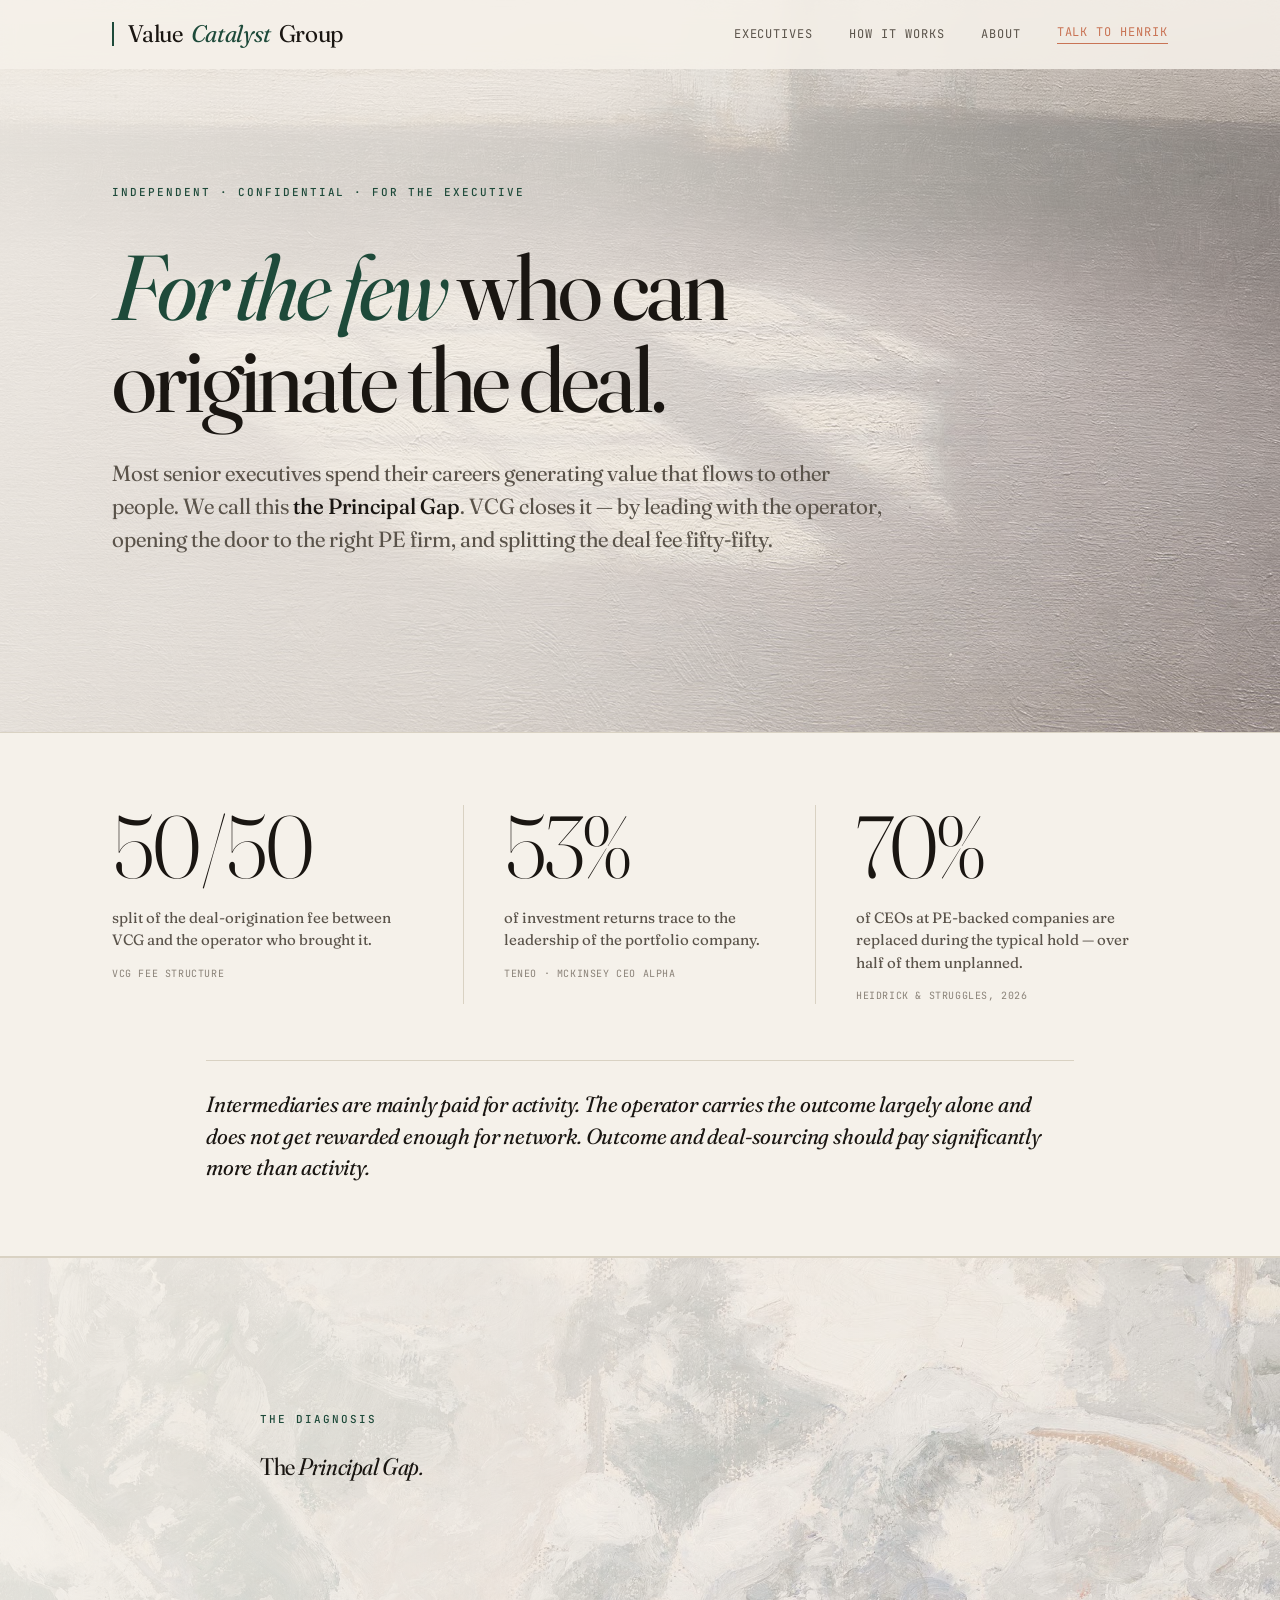
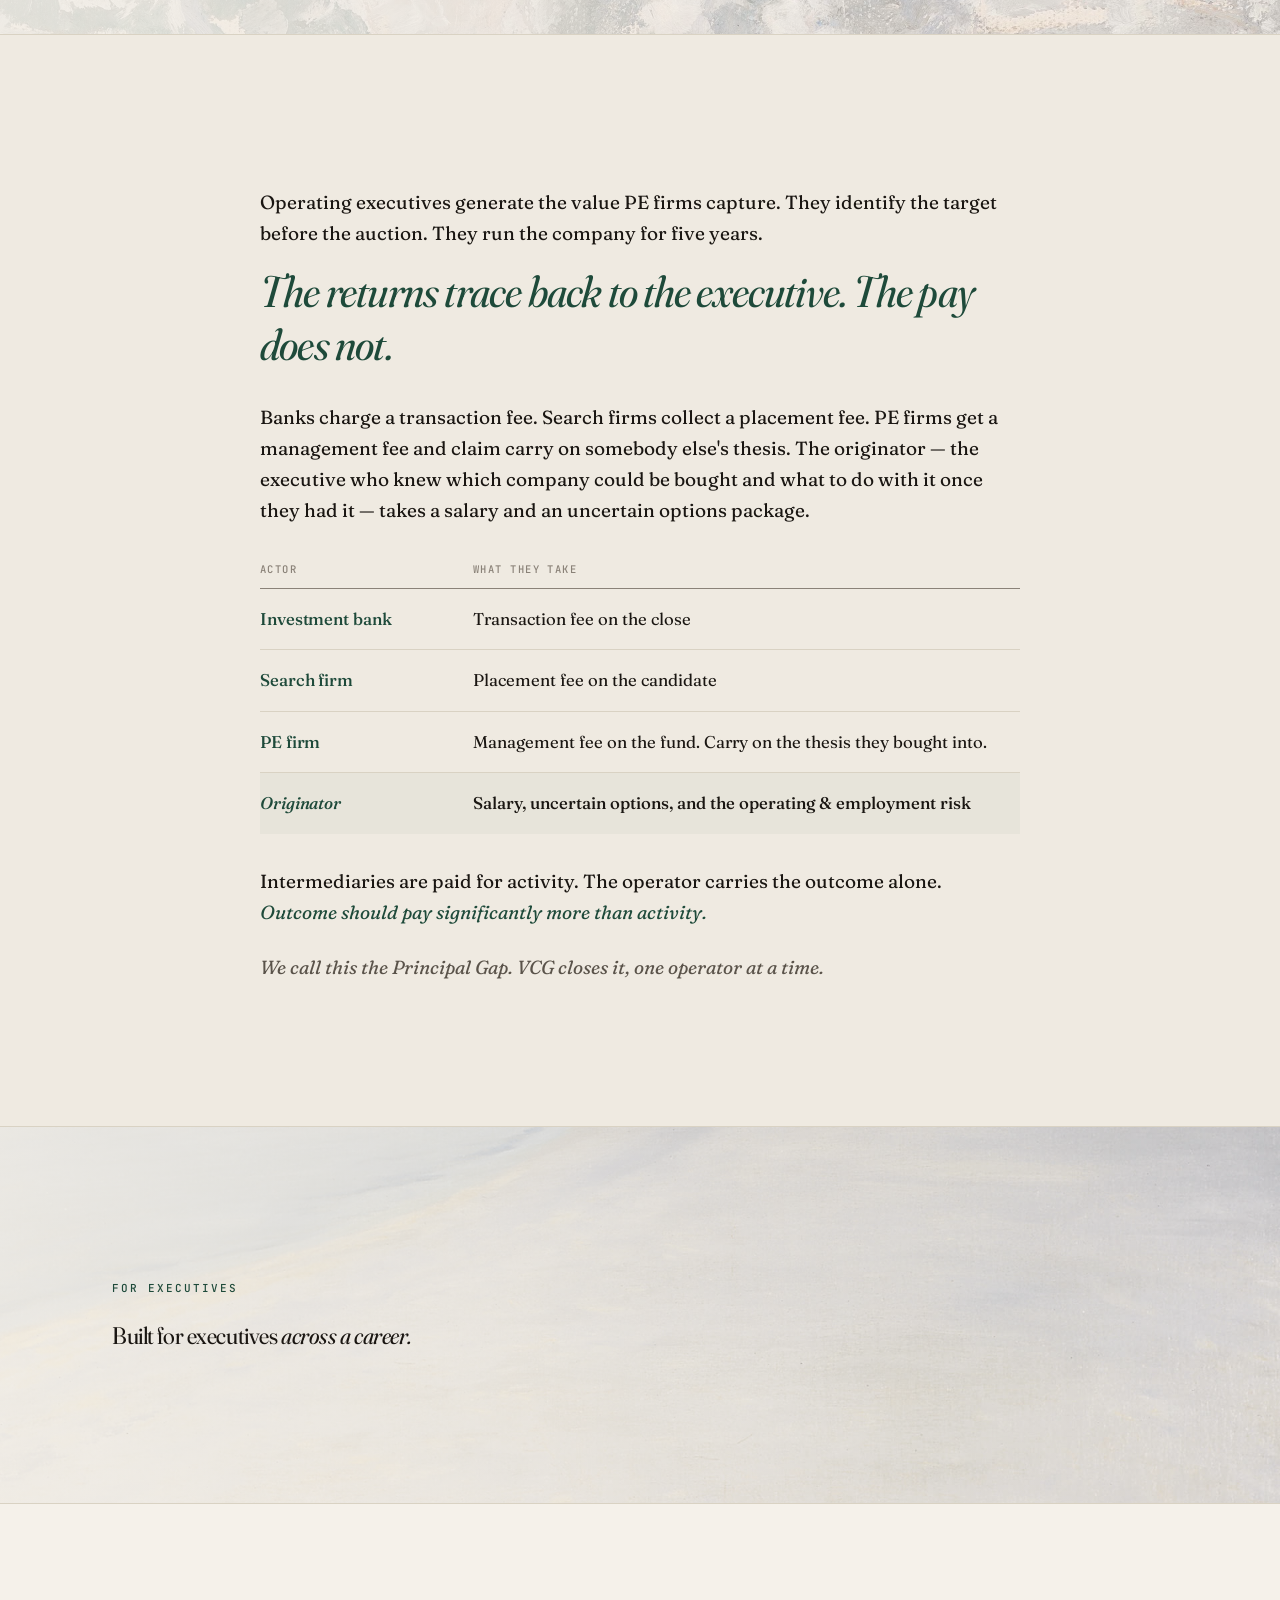
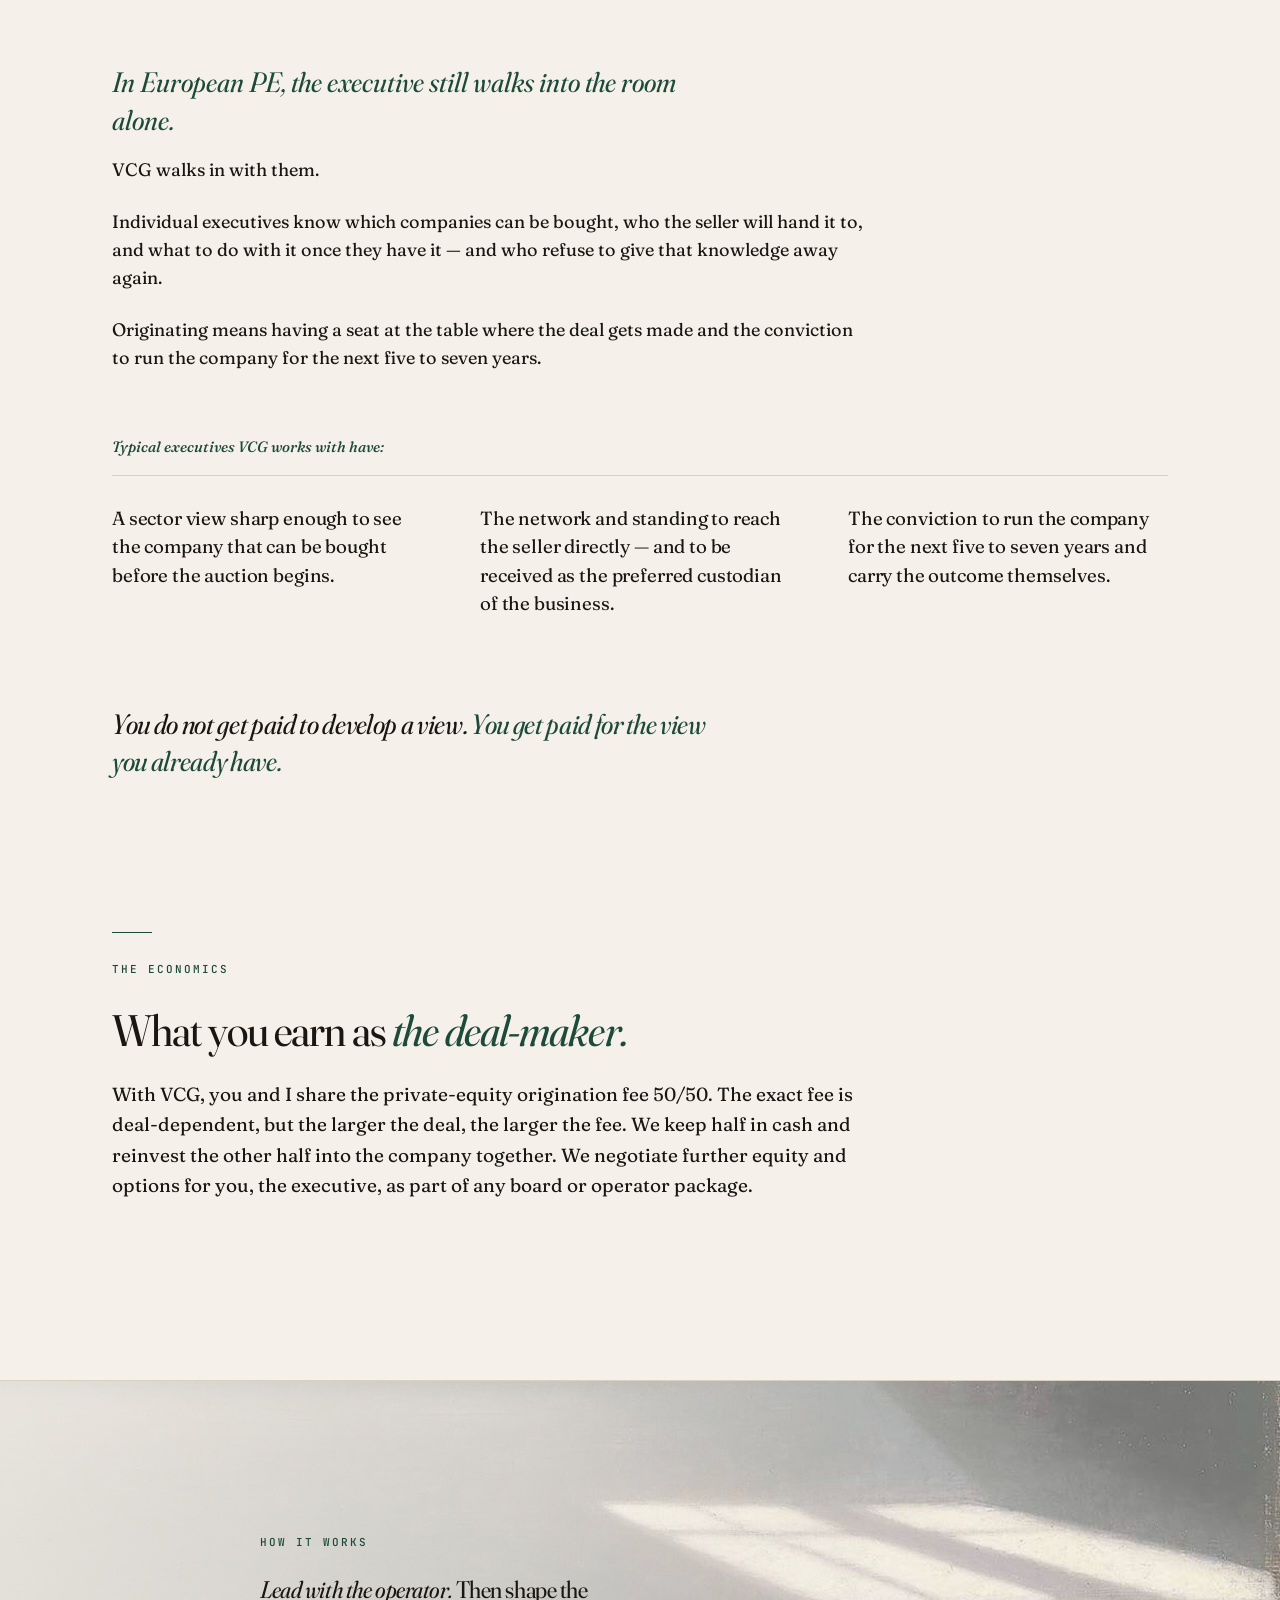
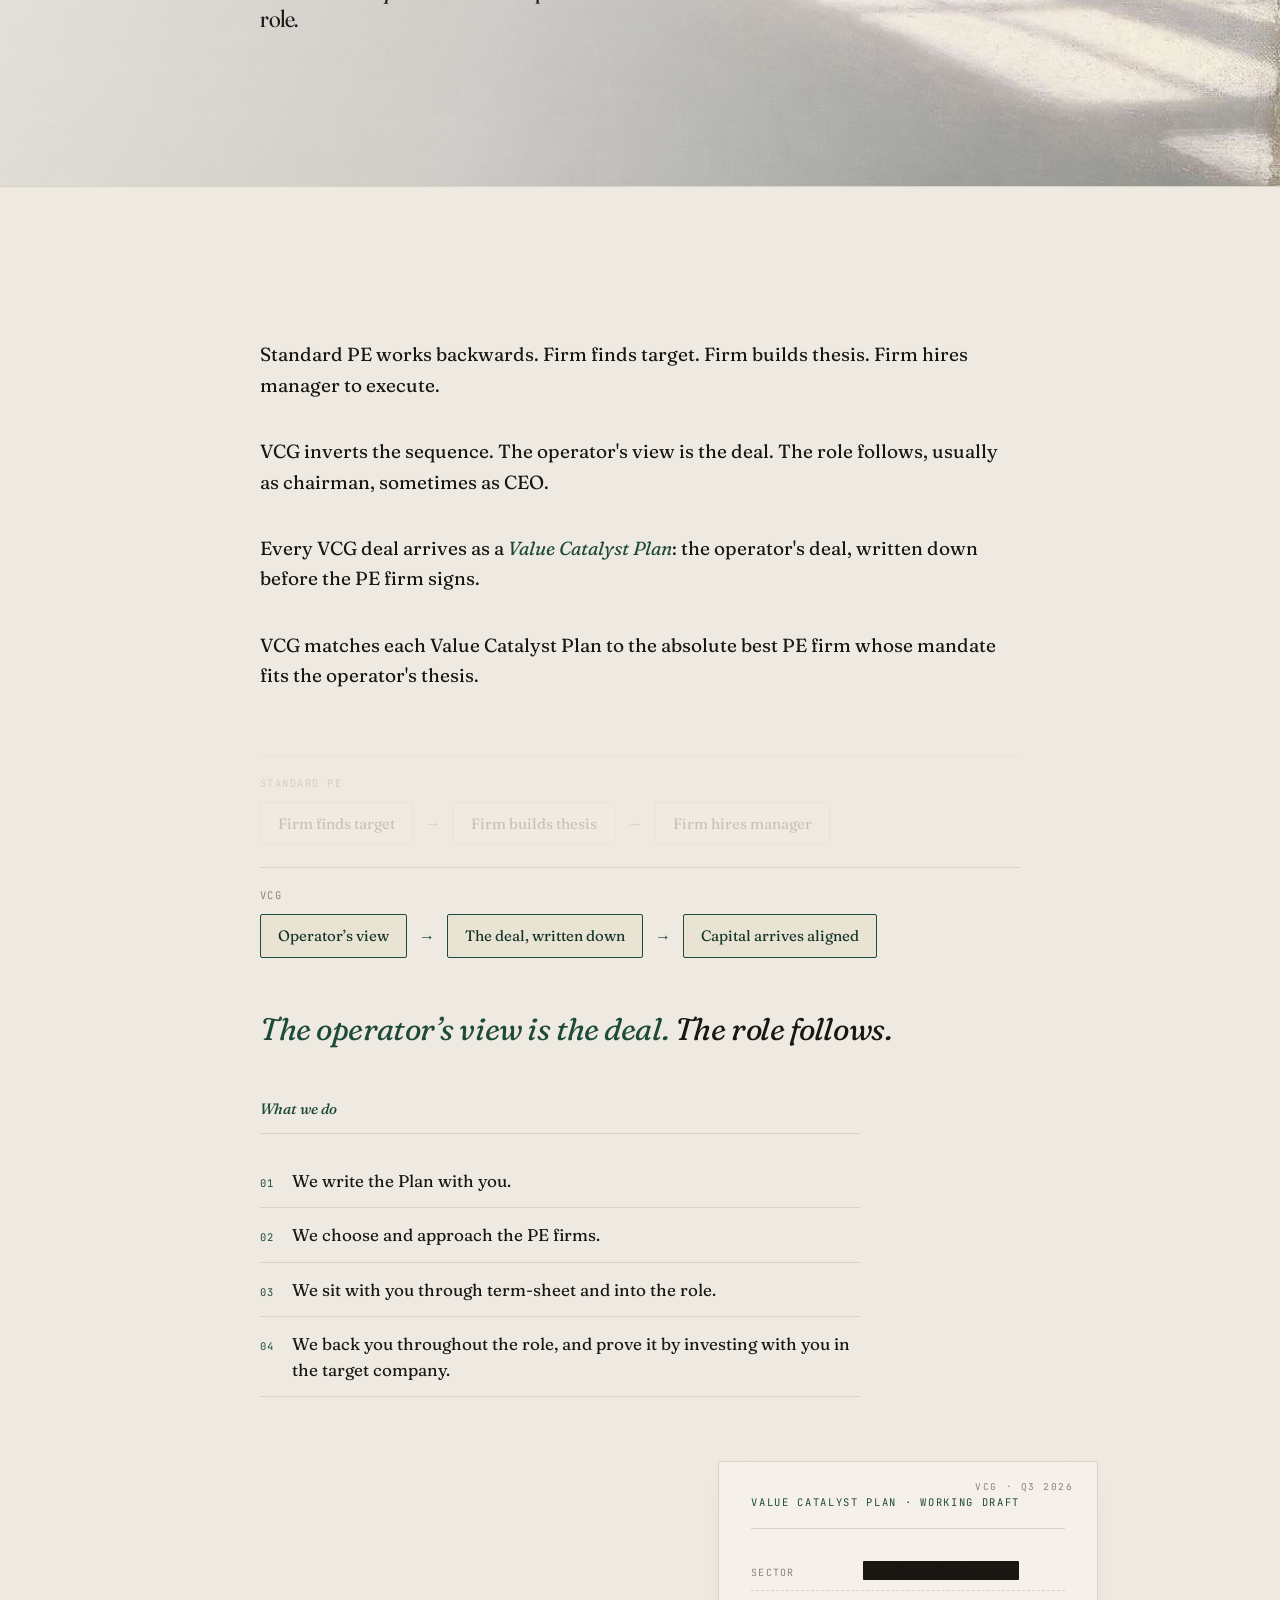
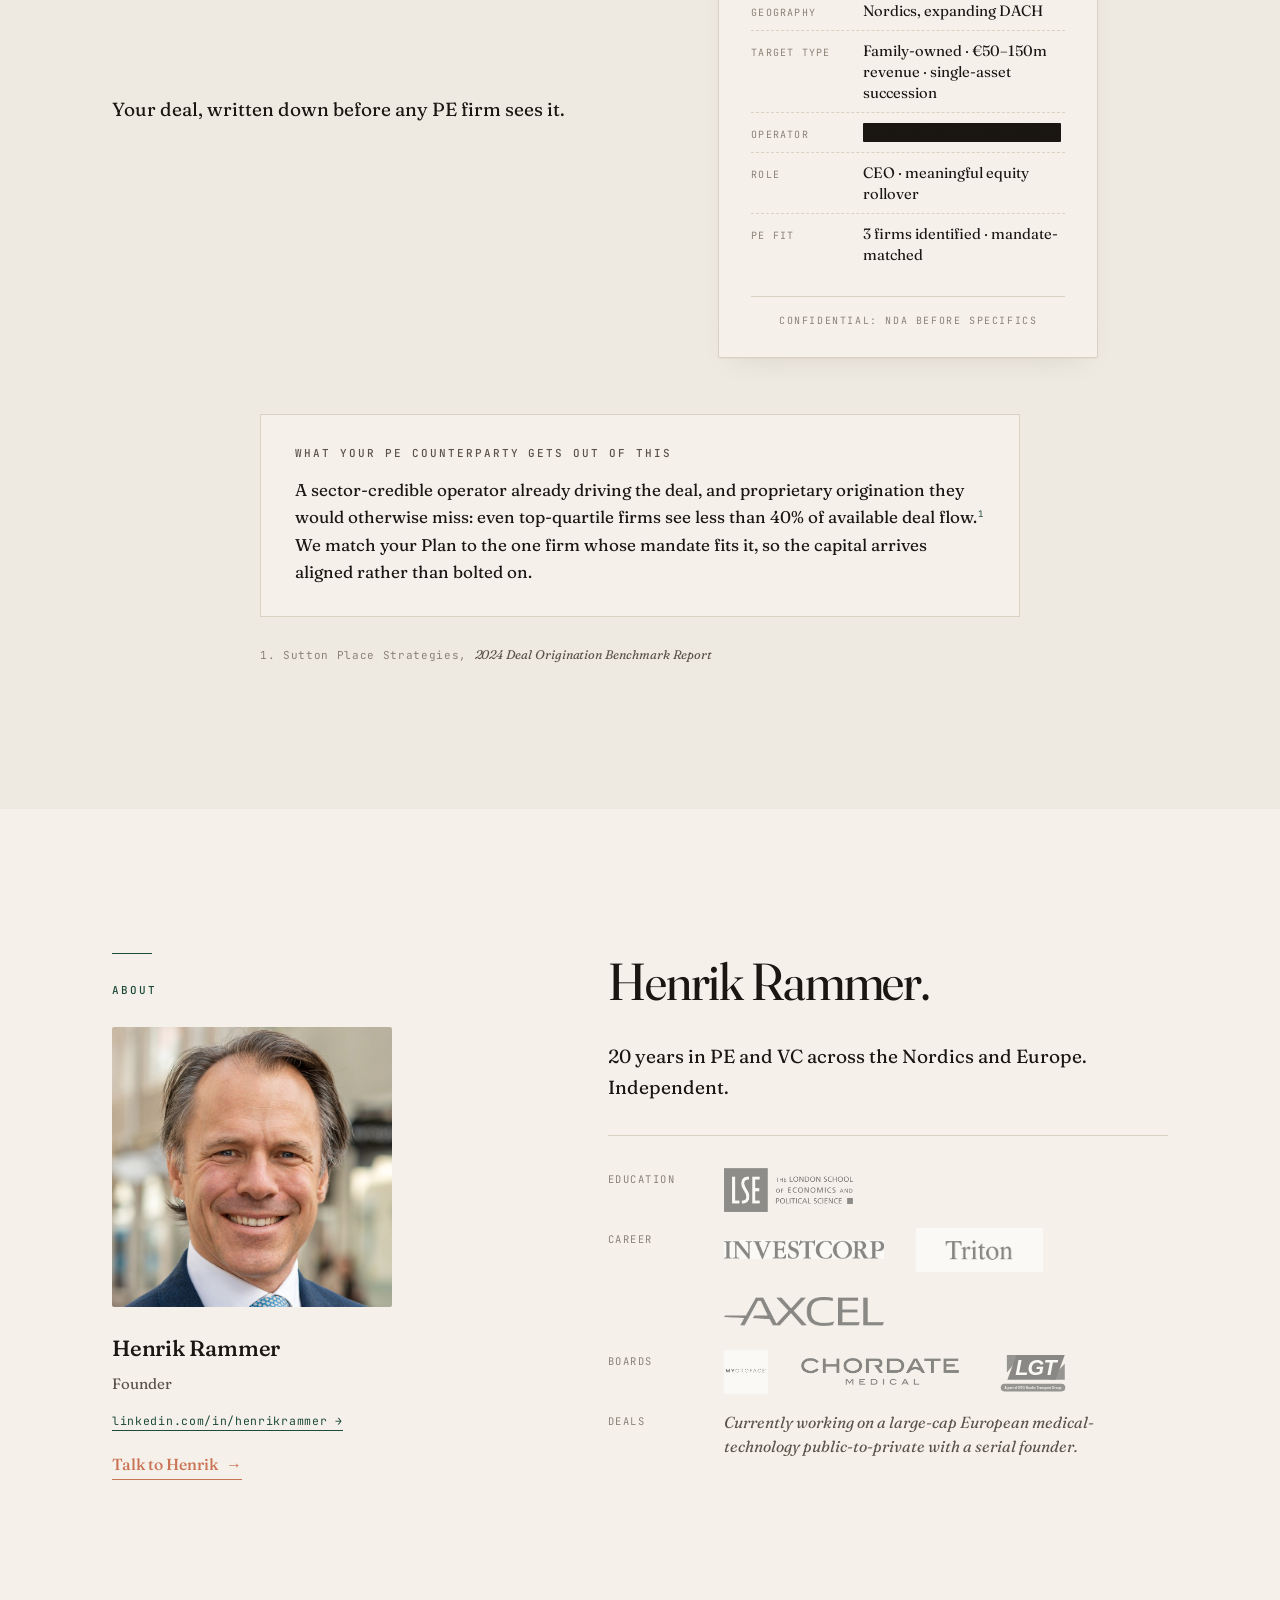
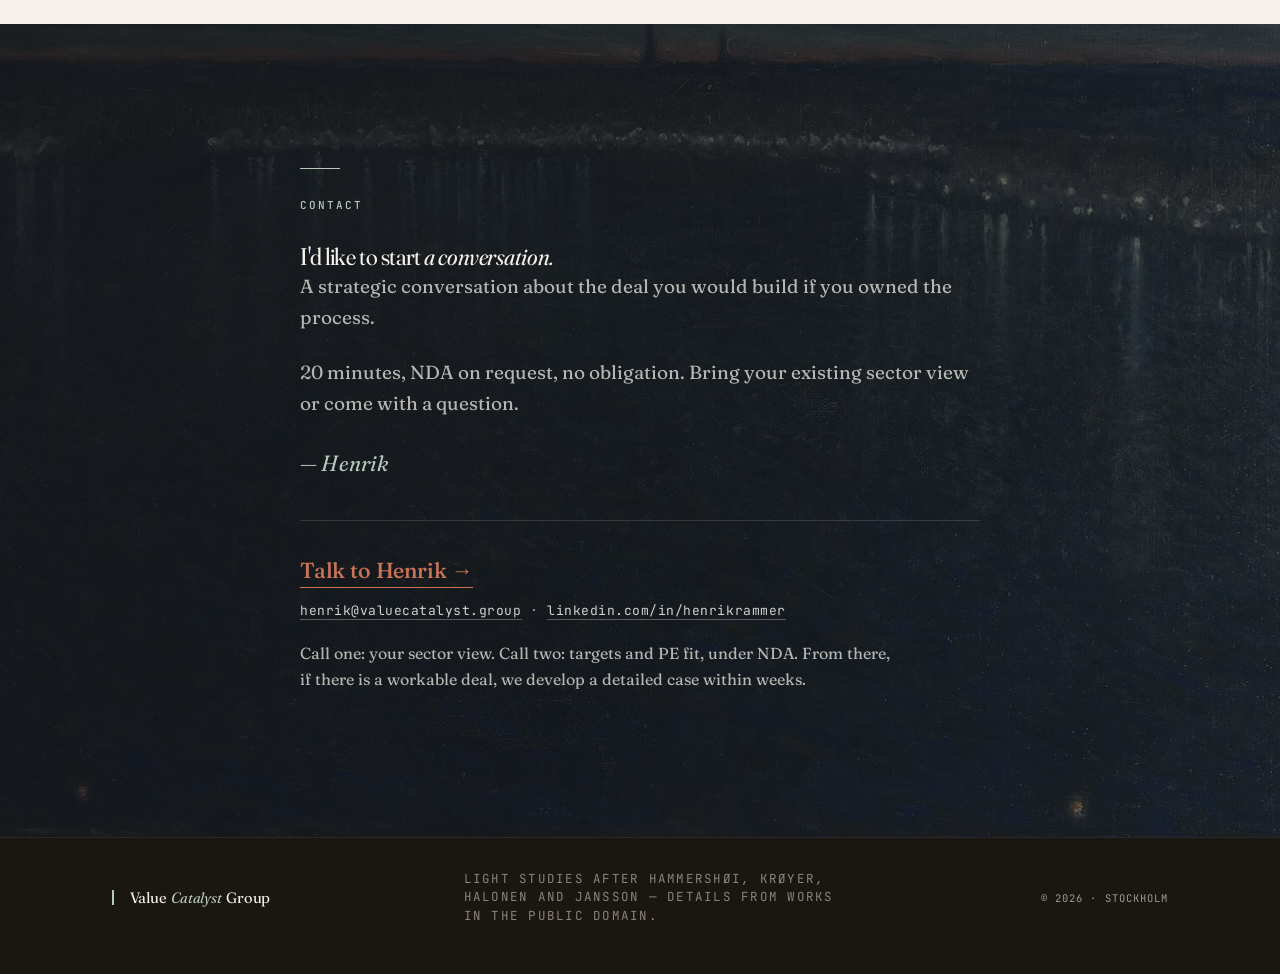
==== commit a6cc935c: "feat(masters): VCG-palette rework — Nordic paintings as chapter bands Reworks the masters preview to" ====
--- a/preview/masters/index.html
+++ b/preview/masters/index.html
@@ -1,9 +1,9 @@
 <!DOCTYPE html>
-<html lang="en" data-nl="midday" data-nl-variant="masters" data-nl-media="/preview/media/masters">
+<html lang="en">
 <head>
   <meta charset="UTF-8">
   <meta name="viewport" content="width=device-width, initial-scale=1.0">
-  <title>VCG &mdash; Nordic light preview &middot; Masters</title>
+  <title>VCG &mdash; Masters preview</title>
   <meta name="description" content="Most senior executives spend their careers generating value that flows to other people. We call this the Principal Gap. VCG closes it: we lead with the operator, open the door to the right PE firm, and split the deal fee fifty-fifty.">
   <meta name="robots" content="noindex, nofollow">
   <link rel="icon" type="image/svg+xml" href="/favicon.svg">
@@ -85,7 +85,7 @@
     /* ── Nav ── */
     .nav {
       position: fixed; top: 0; left: 0; right: 0; z-index: 50;
-      background: var(--nl-nav);
+      background: rgba(245, 241, 234, 0.88);
       backdrop-filter: saturate(140%) blur(10px);
       -webkit-backdrop-filter: saturate(140%) blur(10px);
       border-bottom: 1px solid transparent;
@@ -129,8 +129,8 @@
     /* Reversed on forest — card backs, signage */
     .vcg-mark--reversed { color: var(--paper); }
     .vcg-mark--reversed .vcg-mark__word { color: var(--paper); }
-    .vcg-mark--reversed .vcg-mark__word em { color: var(--nl-panel-accent); }
-    .vcg-mark--reversed .vcg-mark__rule { background: var(--nl-panel-accent); }
+    .vcg-mark--reversed .vcg-mark__word em { color: #B8C7BC; }
+    .vcg-mark--reversed .vcg-mark__rule { background: #B8C7BC; }
     .nav__links { display: flex; gap: 36px; align-items: center; }
     .nav__link {
       font-family: 'JetBrains Mono', ui-monospace, monospace;
@@ -285,7 +285,7 @@
     .section--paper-soft { background: var(--paper-soft); }
     .section--ink { background: var(--ink); }
     .section--ink p, .section--ink h2, .section--ink h3 { color: var(--paper); }
-    .section--ink p { color: var(--nl-panel-soft); }
+    .section--ink p { color: rgba(245, 241, 234, 0.72); }
 
     .section__lede {
       max-width: 70ch;
@@ -301,7 +301,7 @@
       font-variation-settings: "opsz" 144, "SOFT" 20;
     }
     .section h2.section__title em { font-style: italic; color: var(--accent); font-weight: 400; }
-    .section--ink h2.section__title em { color: var(--nl-panel-accent); }
+    .section--ink h2.section__title em { color: #B8C7BC; }
 
     /* ── Proof band: relocated 53% with full citation ── */
     .proof-band {
@@ -607,18 +607,18 @@
       font-variation-settings: "opsz" 144, "SOFT" 10;
       max-width: 18ch;
     }
-    .contact h2 em { font-style: italic; color: var(--nl-panel-accent); }
+    .contact h2 em { font-style: italic; color: #B8C7BC; }
     .contact__para {
       font-size: 19px;
       line-height: 1.62;
-      color: var(--nl-panel-soft);
+      color: rgba(245,241,234,0.75);
       margin-bottom: 24px;
       max-width: 64ch;
     }
     .contact__email-wrap {
       margin-top: 48px;
       padding-top: 36px;
-      border-top: 1px solid var(--nl-panel-rule);
+      border-top: 1px solid rgba(245,241,234,0.14);
     }
     .contact__email {
       font-family: 'Fraunces', Georgia, serif;
@@ -638,16 +638,16 @@
       font-family: 'JetBrains Mono', ui-monospace, monospace;
       font-size: 13px;
       letter-spacing: 0.04em;
-      color: var(--nl-panel-faint);
-    }
-    .contact__email-sub a { color: var(--nl-panel-ink); border-bottom: 1px solid var(--nl-panel-rule); }
+      color: rgba(245,241,234,0.6);
+    }
+    .contact__email-sub a { color: rgba(245,241,234,0.85); border-bottom: 1px solid rgba(245,241,234,0.3); }
     .contact__email-sub a:hover { color: var(--paper); }
     .contact__meta {
       font-family: 'JetBrains Mono', ui-monospace, monospace;
       font-size: 11px;
       letter-spacing: 0.14em;
       text-transform: uppercase;
-      color: var(--nl-panel-faint);
+      color: rgba(245,241,234,0.6);
       margin-top: 18px;
     }
 
@@ -655,7 +655,7 @@
     .footer {
       background: var(--ink);
       padding: 32px 0 48px;
-      border-top: 1px solid var(--nl-panel-rule);
+      border-top: 1px solid rgba(245,241,234,0.08);
     }
     .footer__inner {
       max-width: var(--max);
@@ -682,7 +682,7 @@
       font-size: 10.5px;
       letter-spacing: 0.1em;
       text-transform: uppercase;
-      color: var(--nl-panel-faint);
+      color: rgba(245,241,234,0.6);
     }
 
     /* ── Credibility logo strip ── */
@@ -1258,26 +1258,10 @@
       .reveal { opacity: 1 !important; transform: none !important; }
     </style>
   </noscript>
-  <script>(function(){var h=new Date().getHours(),s=h>=6&&h<10?'morning':h>=10&&h<17?'midday':h>=17&&h<22?'bluehour':'night';try{var m=sessionStorage.getItem('nl-state');if(m)s=m;else if(localStorage.getItem('nl-pin')==='midday')s='midday';}catch(e){}document.documentElement.setAttribute('data-nl',s);})();</script>
-  <link rel="stylesheet" href="/preview/nordic.css">
-  <script defer src="/preview/nordic.js"></script>
+  <link rel="stylesheet" href="/preview/masters.css">
+  <script defer src="/preview/masters.js"></script>
 </head>
-<body class="nl-has-film">
-  <div class="nl-band" aria-hidden="true"></div>
-  <div class="nl-grain" aria-hidden="true"></div>
-  <div class="nl-film" aria-hidden="true">
-    <video muted playsinline loop preload="metadata" tabindex="-1"></video>
-    <video muted playsinline loop preload="none" tabindex="-1"></video>
-    <div class="nl-film__tint"></div>
-  </div>
-  <div class="nl-switch" role="group" aria-label="Nordic light state">
-    <span class="nl-switch__label">Nordic light</span>
-    <button type="button" data-state="morning" aria-pressed="false">Morning</button>
-    <button type="button" data-state="midday" aria-pressed="false">Midday</button>
-    <button type="button" data-state="bluehour" aria-pressed="false">Blue hour</button>
-    <button type="button" data-state="night" aria-pressed="false">Night</button>
-    <button type="button" class="nl-switch__pin" aria-pressed="false" title="Always show the midday palette">Pin midday</button>
-  </div>
+<body>
 
   <nav class="nav" id="nav" aria-label="Primary">
     <div class="nav__inner">
@@ -1300,13 +1284,11 @@
   </nav>
 
   <!-- Hero -->
-  <header class="hero" id="top">
-    <div class="nl-mullion" aria-hidden="true"></div>
+  <header class="hero mb-hero" id="top">
     <div class="container">
-      <p class="eyebrow hero__eyebrow nl-rise nl-rise-1">Independent · Confidential · For the executive</p>
-      <h1 class="nl-rise nl-rise-2"><em>For the few</em> who can originate the deal.</h1>
-      <p class="hero__sub nl-rise nl-rise-3">Most senior executives spend their careers generating value that flows to other people. We call this <strong>the Principal Gap</strong>. VCG closes it &mdash; by leading with the operator, opening the door to the right PE firm, and splitting the deal fee fifty-fifty.</p>
-      <div class="nl-horizon" aria-hidden="true"></div>
+      <p class="eyebrow hero__eyebrow reveal">Independent · Confidential · For the executive</p>
+      <h1 class="reveal d1"><em>For the few</em> who can originate the deal.</h1>
+      <p class="hero__sub reveal d2">Most senior executives spend their careers generating value that flows to other people. We call this <strong>the Principal Gap</strong>. VCG closes it &mdash; by leading with the operator, opening the door to the right PE firm, and splitting the deal fee fifty-fifty.</p>
     </div>
   </header>
 
@@ -1335,13 +1317,18 @@
   </section>
 
   <!-- The Principal Gap — diagnosis section -->
+    <div class="mb-band mb-band--diagnosis">
+    <div class="container">
+      <div class="narrow" style="padding: 0;">
+        <p class="eyebrow reveal" style="margin-bottom: 24px;">The diagnosis</p>
+        <h2 class="section__title reveal d1" id="principal-gap-heading" style="max-width: 22ch;">The <em>Principal Gap.</em></h2>
+      </div>
+    </div>
+  </div>
   <section class="section section--paper-soft" aria-labelledby="principal-gap-heading">
     <div class="container">
       <div class="narrow" style="padding: 0;">
-        <div class="rule reveal"></div>
-        <p class="eyebrow reveal" style="margin-bottom: 28px;">The diagnosis</p>
-        <h2 class="section__title reveal d1" id="principal-gap-heading" style="max-width: 22ch;">The <em>Principal Gap.</em></h2>
-        <div class="reveal d2" style="margin-top: 8px;">
+<div class="reveal d2" style="margin-top: 8px;">
           <p style="font-size: 19px; line-height: 1.62; color: var(--ink); margin-bottom: 16px; max-width: 64ch;">Operating executives generate the value PE firms capture. They identify the target before the auction. They run the company for five years.</p>
           <p style="font-family: 'Fraunces', Georgia, serif; font-size: clamp(28px, 3.6vw, 44px); font-style: italic; color: var(--accent); line-height: 1.2; max-width: 38ch; margin-bottom: 32px; font-weight: 400; letter-spacing: -0.018em; font-variation-settings: 'opsz' 144, 'SOFT' 30;">The returns trace back to the executive. The pay does not.</p>
           <p style="font-size: 19px; line-height: 1.62; color: var(--ink); margin-bottom: 24px; max-width: 64ch;">Banks charge a transaction fee. Search firms collect a placement fee. PE firms get a management fee and claim carry on somebody else's thesis. The originator &mdash; the executive who knew which company could be bought and what to do with it once they had it &mdash; takes a salary and an uncertain options package.</p>
@@ -1366,15 +1353,20 @@
   </section>
 
   <!-- For executives -->
+    <div class="mb-band mb-band--executives">
+    <div class="container">
+      <div style="max-width: 760px;">
+        <p class="eyebrow reveal" style="margin-bottom: 24px;">For executives</p>
+        <h2 class="section__title reveal d1" id="exec-heading">Built for executives <em>across a career.</em></h2>
+      </div>
+    </div>
+  </div>
   <section class="section" id="executives" aria-labelledby="exec-heading">
     <div class="container">
 
       <!-- Section opening (full-width head, then full-width row table) -->
       <div class="reveal" style="max-width: 760px;">
-        <div class="rule"></div>
-        <p class="eyebrow" style="margin-bottom: 28px;">For executives</p>
-        <h2 class="section__title" id="exec-heading">Built for executives <em>across a career.</em></h2>
-        <p style="font-family: 'Fraunces', Georgia, serif; font-size: clamp(22px, 2.4vw, 28px); font-style: italic; color: var(--accent); line-height: 1.35; max-width: 36ch; margin-top: 16px; font-variation-settings: 'opsz' 96, 'SOFT' 25;">In European PE, the executive still walks into the room alone.</p>
+<p style="font-family: 'Fraunces', Georgia, serif; font-size: clamp(22px, 2.4vw, 28px); font-style: italic; color: var(--accent); line-height: 1.35; max-width: 36ch; margin-top: 16px; font-variation-settings: 'opsz' 96, 'SOFT' 25;">In European PE, the executive still walks into the room alone.</p>
         <p class="audience__pitch" style="margin-top: 16px; max-width: 64ch;">VCG walks in with them.</p>
         <p class="audience__pitch" style="margin-top: 24px; max-width: 64ch;">Individual executives know which companies can be bought, who the seller will hand it to, and what to do with it once they have it &mdash; and who refuse to give that knowledge away again.</p>
         <p class="audience__pitch" style="margin-top: 24px; max-width: 64ch;">Originating means having a seat at the table where the deal gets made and the conviction to run the company for the next five to seven years.</p>
@@ -1416,19 +1408,23 @@
   </section>
 
   <!-- The method · For PE firms (merged) -->
+    <div class="mb-band mb-band--method">
+    <div class="container">
+      <div class="narrow" style="padding: 0;">
+        <p class="eyebrow reveal" style="margin-bottom: 24px;">How it works</p>
+        <h2 class="section__title reveal d1" id="method-heading" style="max-width: 24ch;"><em>Lead with the operator.</em> Then shape the role.</h2>
+      </div>
+    </div>
+  </div>
   <section class="section section--paper-soft" id="method" aria-labelledby="method-heading">
     <div class="container">
       <div class="narrow" style="padding: 0;">
-        <div class="rule reveal"></div>
-        <p class="eyebrow reveal" style="margin-bottom: 28px;">How it works</p>
-        <h2 class="section__title reveal d1" id="method-heading" style="max-width: 24ch;"><em>Lead with the operator.</em> Then shape the role.</h2>
-        <div class="reveal d2" style="margin-top: 8px;">
+<div class="reveal d2" style="margin-top: 8px;">
           <p class="block-lede" style="max-width: 62ch;">Standard PE works backwards. Firm finds target. Firm builds thesis. Firm hires manager to execute.</p>
           <p class="block-lede" style="max-width: 62ch; margin-top: 12px;">VCG inverts the sequence. The operator's view is the deal. The role follows, usually as chairman, sometimes as CEO.</p>
           <p class="block-lede" style="max-width: 62ch; margin-top: 24px;">Every VCG deal arrives as a <em style="font-style: italic; color: var(--accent);">Value Catalyst Plan</em>: the operator's deal, written down before the PE firm signs.</p>
           <p class="block-lede" style="max-width: 62ch; margin-top: 24px;">VCG matches each Value Catalyst Plan to the absolute best PE firm whose mandate fits the operator's thesis.</p>
         </div>
-
 
         <!-- The inversion — the page's single narrative moment -->
         <div class="nl-inversion reveal d3" aria-label="Standard PE sequence versus the VCG sequence">
@@ -1588,19 +1584,19 @@
   </section>
 
   <!-- Contact -->
-  <section class="section section--ink" id="contact" aria-labelledby="contact-heading">
+  <section class="section section--ink mb-contact" id="contact" aria-labelledby="contact-heading">
     <div class="container">
       <div class="contact__inner">
-        <div class="rule reveal" style="background: var(--nl-panel-accent);"></div>
-        <p class="eyebrow reveal" style="color: var(--nl-panel-accent); margin-bottom: 28px;">Contact</p>
+        <div class="rule reveal" style="background: #B8C7BC;"></div>
+        <p class="eyebrow reveal" style="color: #B8C7BC; margin-bottom: 28px;">Contact</p>
         <h2 class="reveal d1" id="contact-heading">I'd like to start <em>a conversation.</em></h2>
         <p class="contact__para reveal d2">A strategic conversation about the deal you would build if you owned the process.</p>
         <p class="contact__para reveal d2" style="margin-top: 18px;">20 minutes, NDA on request, no obligation. Bring your existing sector view or come with a question.</p>
-        <p class="contact__signoff reveal d2" style="font-family: 'Fraunces', Georgia, serif; font-style: italic; font-size: 22px; color: var(--nl-panel-accent); margin-top: 28px; letter-spacing: 0.01em; font-variation-settings: 'opsz' 72, 'SOFT' 30;">— Henrik</p>
+        <p class="contact__signoff reveal d2" style="font-family: 'Fraunces', Georgia, serif; font-style: italic; font-size: 22px; color: #B8C7BC; margin-top: 28px; letter-spacing: 0.01em; font-variation-settings: 'opsz' 72, 'SOFT' 30;">— Henrik</p>
         <div class="contact__email-wrap reveal d3" style="margin-top: 40px;">
           <a href="mailto:henrik@valuecatalyst.group" class="contact__email">Talk to Henrik <span class="arr" style="display:inline-block;">→</span></a>
           <span class="contact__email-sub"><a href="mailto:henrik@valuecatalyst.group">henrik@valuecatalyst.group</a> · <a href="https://www.linkedin.com/in/henrikrammer" target="_blank" rel="noopener">linkedin.com/in/henrikrammer</a></span>
-          <p style="margin-top: 22px; font-size: 16px; line-height: 1.6; color: var(--nl-panel-soft); max-width: 60ch;">Call one: your sector view. Call two: targets and PE fit, under NDA. From there, if there is a workable deal, we develop a detailed case within weeks.</p>
+          <p style="margin-top: 22px; font-size: 16px; line-height: 1.6; color: rgba(245,241,234,0.72); max-width: 60ch;">Call one: your sector view. Call two: targets and PE fit, under NDA. From there, if there is a workable deal, we develop a detailed case within weeks.</p>
         </div>
       </div>
     </div>
@@ -1617,7 +1613,7 @@
           </span>
         </div>
       </div>
-      <span class="footer__copy" style="max-width: 46ch; text-align: right;">Light studies after Hammersh&oslash;i, Jansson, Kr&oslash;yer, Sohlberg, Halonen &mdash; works in the public domain.</span>
+      <span class="footer__copy mb-credit">Light studies after Hammersh&oslash;i, Kr&oslash;yer, Halonen and Jansson &mdash; details from works in the public domain.</span>
       <span class="footer__copy">© 2026 · Stockholm</span>
     </div>
   </footer>
--- a/preview/masters.css
+++ b/preview/masters.css
@@ -0,0 +1,199 @@
+/* ─────────────────────────────────────────────────────────────
+   Masters preview — VCG's own palette, with cropped Nordic
+   paintings as full-bleed chapter bands down the page.
+   The site's colours (:root in index.html) are left untouched.
+   ───────────────────────────────────────────────────────────── */
+
+/* Full-bleed painting chapter band ------------------------------ */
+.mb-band {
+  position: relative;
+  isolation: isolate;
+  padding: clamp(96px, 17vh, 210px) 0;
+  background-size: cover;
+  background-position: center;
+  background-repeat: no-repeat;
+  border-top: 1px solid var(--rule);
+  border-bottom: 1px solid var(--rule);
+}
+.mb-band > .container { position: relative; z-index: 1; }
+
+/* Warm paper scrim — heavier on the left where the text sits,
+   the painting breathes open on the right. Keeps ink legible. */
+.mb-band::before {
+  content: "";
+  position: absolute;
+  inset: 0;
+  z-index: 0;
+  background: linear-gradient(
+    104deg,
+    rgba(245, 241, 234, 0.90) 0%,
+    rgba(245, 241, 234, 0.74) 40%,
+    rgba(245, 241, 234, 0.44) 78%,
+    rgba(245, 241, 234, 0.34) 100%
+  );
+}
+
+.mb-band--diagnosis  { background-image: url('/preview/media/masters-bands/diagnosis.jpg');  background-position: center 42%; }
+.mb-band--executives { background-image: url('/preview/media/masters-bands/executives.jpg'); background-position: center 58%; }
+.mb-band--method     { background-image: url('/preview/media/masters-bands/method.jpg');     background-position: center 60%; }
+
+/* The band's own eyebrow keeps a touch more air below it */
+.mb-band .eyebrow { margin-bottom: 24px; }
+
+/* Hero as a painting band ------------------------------------- */
+.hero.mb-hero {
+  position: relative;
+  isolation: isolate;
+  background-image: url('/preview/media/masters-bands/hero.jpg');
+  background-size: cover;
+  background-position: center 46%;
+  background-repeat: no-repeat;
+}
+.hero.mb-hero::before {
+  content: "";
+  position: absolute;
+  inset: 0;
+  z-index: 0;
+  background: linear-gradient(
+    104deg,
+    rgba(245, 241, 234, 0.92) 0%,
+    rgba(245, 241, 234, 0.80) 44%,
+    rgba(245, 241, 234, 0.52) 82%,
+    rgba(245, 241, 234, 0.40) 100%
+  );
+}
+.hero.mb-hero > .container { position: relative; z-index: 1; }
+
+/* Contact as a deep-nocturne band ----------------------------- */
+.section--ink.mb-contact {
+  position: relative;
+  isolation: isolate;
+  background-image: url('/preview/media/masters-bands/contact.jpg');
+  background-size: cover;
+  background-position: center 30%;
+  background-repeat: no-repeat;
+}
+.section--ink.mb-contact::before {
+  content: "";
+  position: absolute;
+  inset: 0;
+  z-index: 0;
+  /* the ink section already carries dark text-on-light-accent; keep
+     the crop deep so the existing light type stays readable */
+  background: linear-gradient(
+    104deg,
+    rgba(18, 20, 24, 0.86) 0%,
+    rgba(18, 21, 27, 0.70) 46%,
+    rgba(20, 24, 32, 0.52) 100%
+  );
+}
+.section--ink.mb-contact > .container { position: relative; z-index: 1; }
+
+/* ── The inversion — the single narrative beat, in VCG green ── */
+.nl-inversion {
+  margin-top: 56px;
+  padding-top: 8px;
+}
+.nl-inv-row {
+  padding: 20px 0 22px;
+  border-top: 1px solid var(--rule);
+}
+.nl-inv-label {
+  display: block;
+  margin-bottom: 12px;
+  font-family: 'JetBrains Mono', ui-monospace, 'SFMono-Regular', monospace;
+  font-size: 10.5px;
+  letter-spacing: 0.14em;
+  text-transform: uppercase;
+  color: var(--ink-faint);
+}
+.nl-inv-cells {
+  display: flex;
+  flex-wrap: wrap;
+  align-items: center;
+  gap: 10px 12px;
+}
+.nl-inv-cell {
+  padding: 11px 17px;
+  border: 1px solid var(--rule);
+  border-radius: 2px;
+  font-size: 15px;
+  line-height: 1.3;
+  color: var(--ink-soft);
+  background: color-mix(in srgb, var(--paper) 62%, transparent);
+  transition: opacity 0.55s ease, border-color 0.6s ease, color 0.6s ease, transform 0.6s cubic-bezier(0.16, 1, 0.3, 1);
+}
+.nl-inv-arr {
+  color: var(--ink-faint);
+  transition: opacity 0.5s ease, color 0.6s ease;
+}
+
+/* Standard-PE row present but muted; dims further once fired */
+.nl-inv-row--vcg .nl-inv-cell { opacity: 0.5; transform: translateY(3px); }
+.nl-inv-row--vcg .nl-inv-arr  { opacity: 0.35; }
+
+.nl-fired .nl-inv-row--std { opacity: 0.26; transition: opacity 1.15s ease; }
+
+.nl-fired .nl-inv-row--vcg .nl-inv-cell {
+  opacity: 1;
+  transform: none;
+  border-color: var(--accent);
+  color: var(--accent-deep);
+  background: var(--accent-faint);
+}
+.nl-fired .nl-inv-row--vcg .nl-inv-arr { opacity: 1; color: var(--accent); }
+
+/* cell-by-cell sweep */
+.nl-fired .nl-inv-row--vcg .nl-inv-cell:nth-of-type(1) { transition-delay: 0.15s; }
+.nl-fired .nl-inv-row--vcg .nl-inv-cell:nth-of-type(3) { transition-delay: 0.5s; }
+.nl-fired .nl-inv-row--vcg .nl-inv-cell:nth-of-type(5) { transition-delay: 0.85s; }
+.nl-fired .nl-inv-row--vcg .nl-inv-arr:nth-of-type(2)  { transition-delay: 0.35s; }
+.nl-fired .nl-inv-row--vcg .nl-inv-arr:nth-of-type(4)  { transition-delay: 0.7s; }
+
+.nl-inv-verdict {
+  margin-top: 30px;
+  font-family: 'Fraunces', Georgia, serif;
+  font-style: italic;
+  font-weight: 400;
+  font-size: clamp(22px, 2.7vw, 31px);
+  line-height: 1.28;
+  letter-spacing: -0.014em;
+  color: var(--accent);
+  max-width: 40ch;
+  opacity: 0;
+  transform: translateY(10px);
+  transition: opacity 0.9s ease 1.05s, transform 0.9s cubic-bezier(0.16, 1, 0.3, 1) 1.05s;
+}
+.nl-inv-verdict em { font-style: italic; color: var(--ink); }
+.nl-fired .nl-inv-verdict { opacity: 1; transform: none; }
+
+/* Footer public-domain credit --------------------------------- */
+.mb-credit {
+  display: block;
+  max-width: 48ch;
+  color: var(--ink-faint);
+  font-size: 12.5px;
+  line-height: 1.5;
+}
+
+/* Reduced motion: everything already visible, nothing sweeps ---- */
+@media (prefers-reduced-motion: reduce) {
+  .nl-inv-row--vcg .nl-inv-cell { opacity: 1; transform: none; border-color: var(--accent); color: var(--accent-deep); background: var(--accent-faint); }
+  .nl-inv-row--vcg .nl-inv-arr  { opacity: 1; color: var(--accent); }
+  .nl-inv-row--std { opacity: 0.4; }
+  .nl-inv-verdict  { opacity: 1; transform: none; transition: none; }
+  .nl-inv-cell     { transition: none; }
+}
+
+/* Phones: shorter bands, gentler scrim so type never crowds ---- */
+@media (max-width: 640px) {
+  .mb-band { padding: clamp(64px, 12vh, 120px) 0; }
+  .mb-band::before {
+    background: linear-gradient(
+      160deg,
+      rgba(245, 241, 234, 0.90) 0%,
+      rgba(245, 241, 234, 0.72) 60%,
+      rgba(245, 241, 234, 0.5) 100%
+    );
+  }
+}
